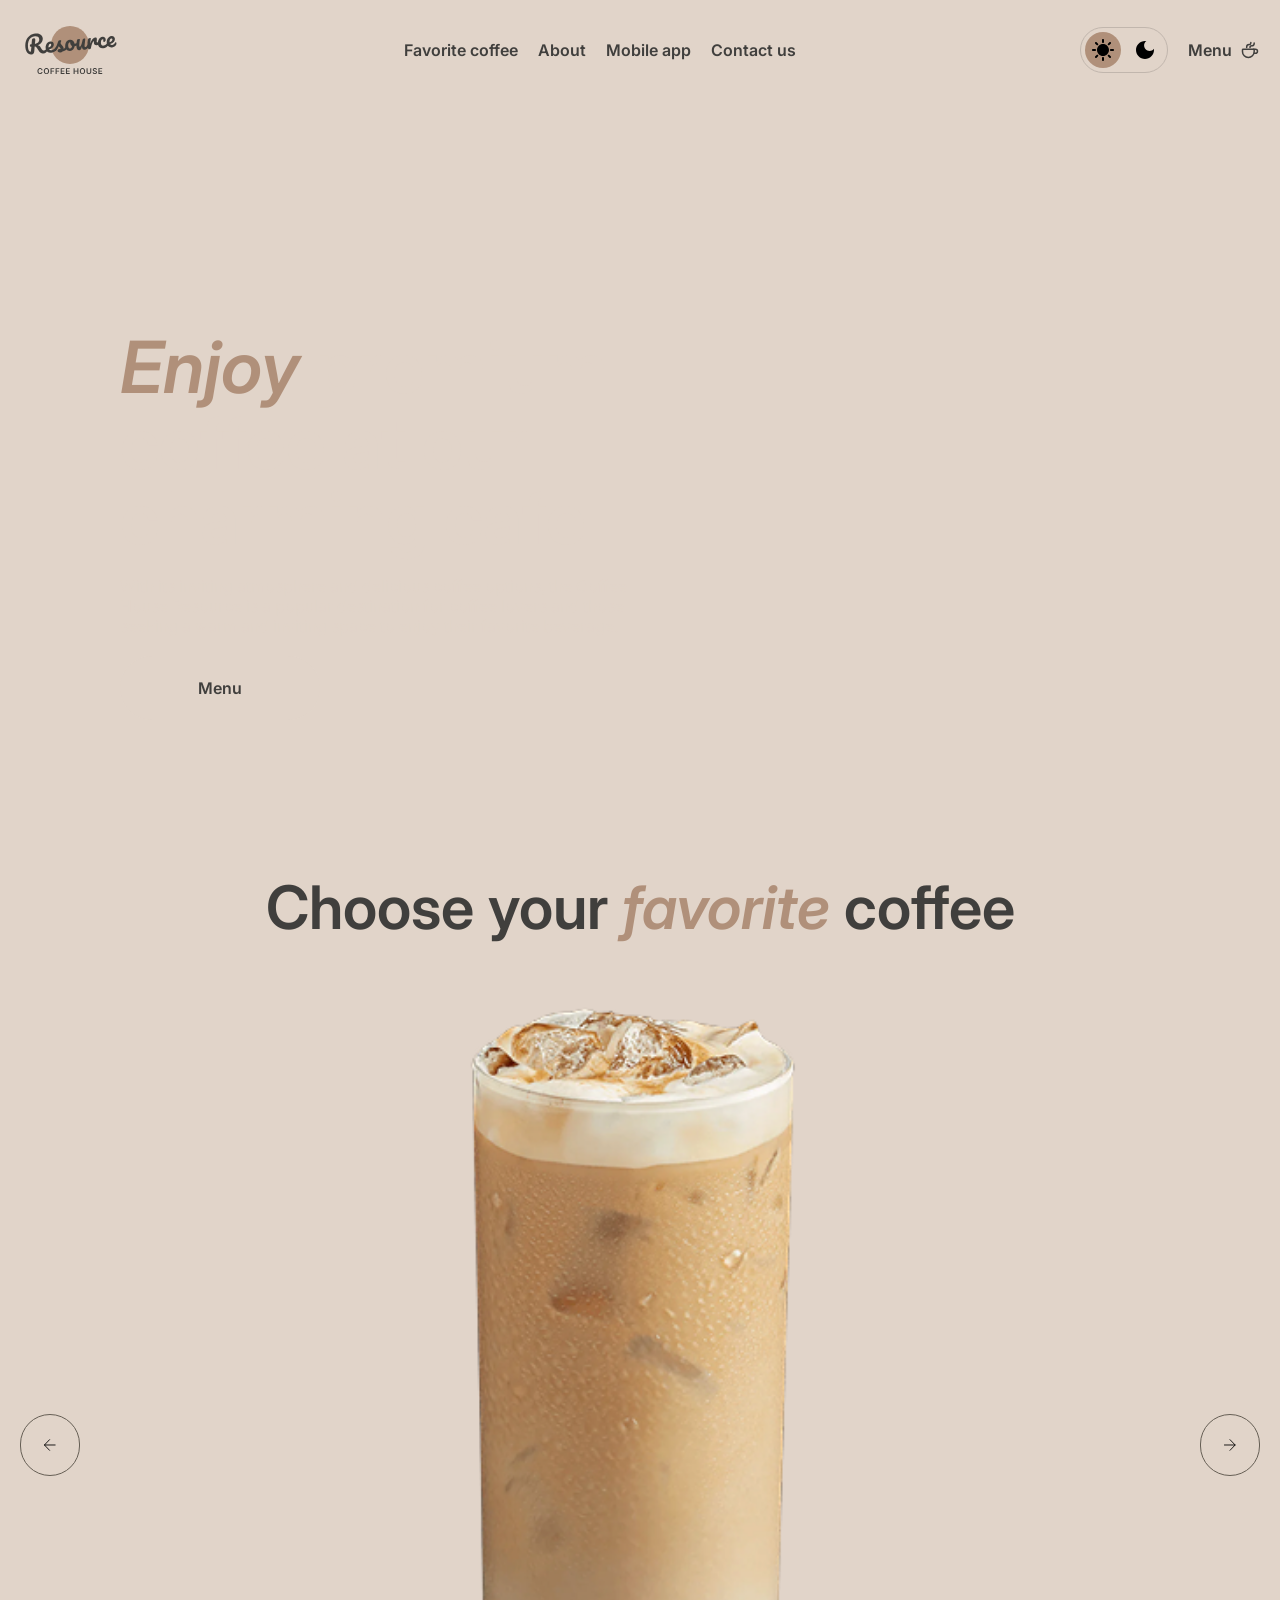
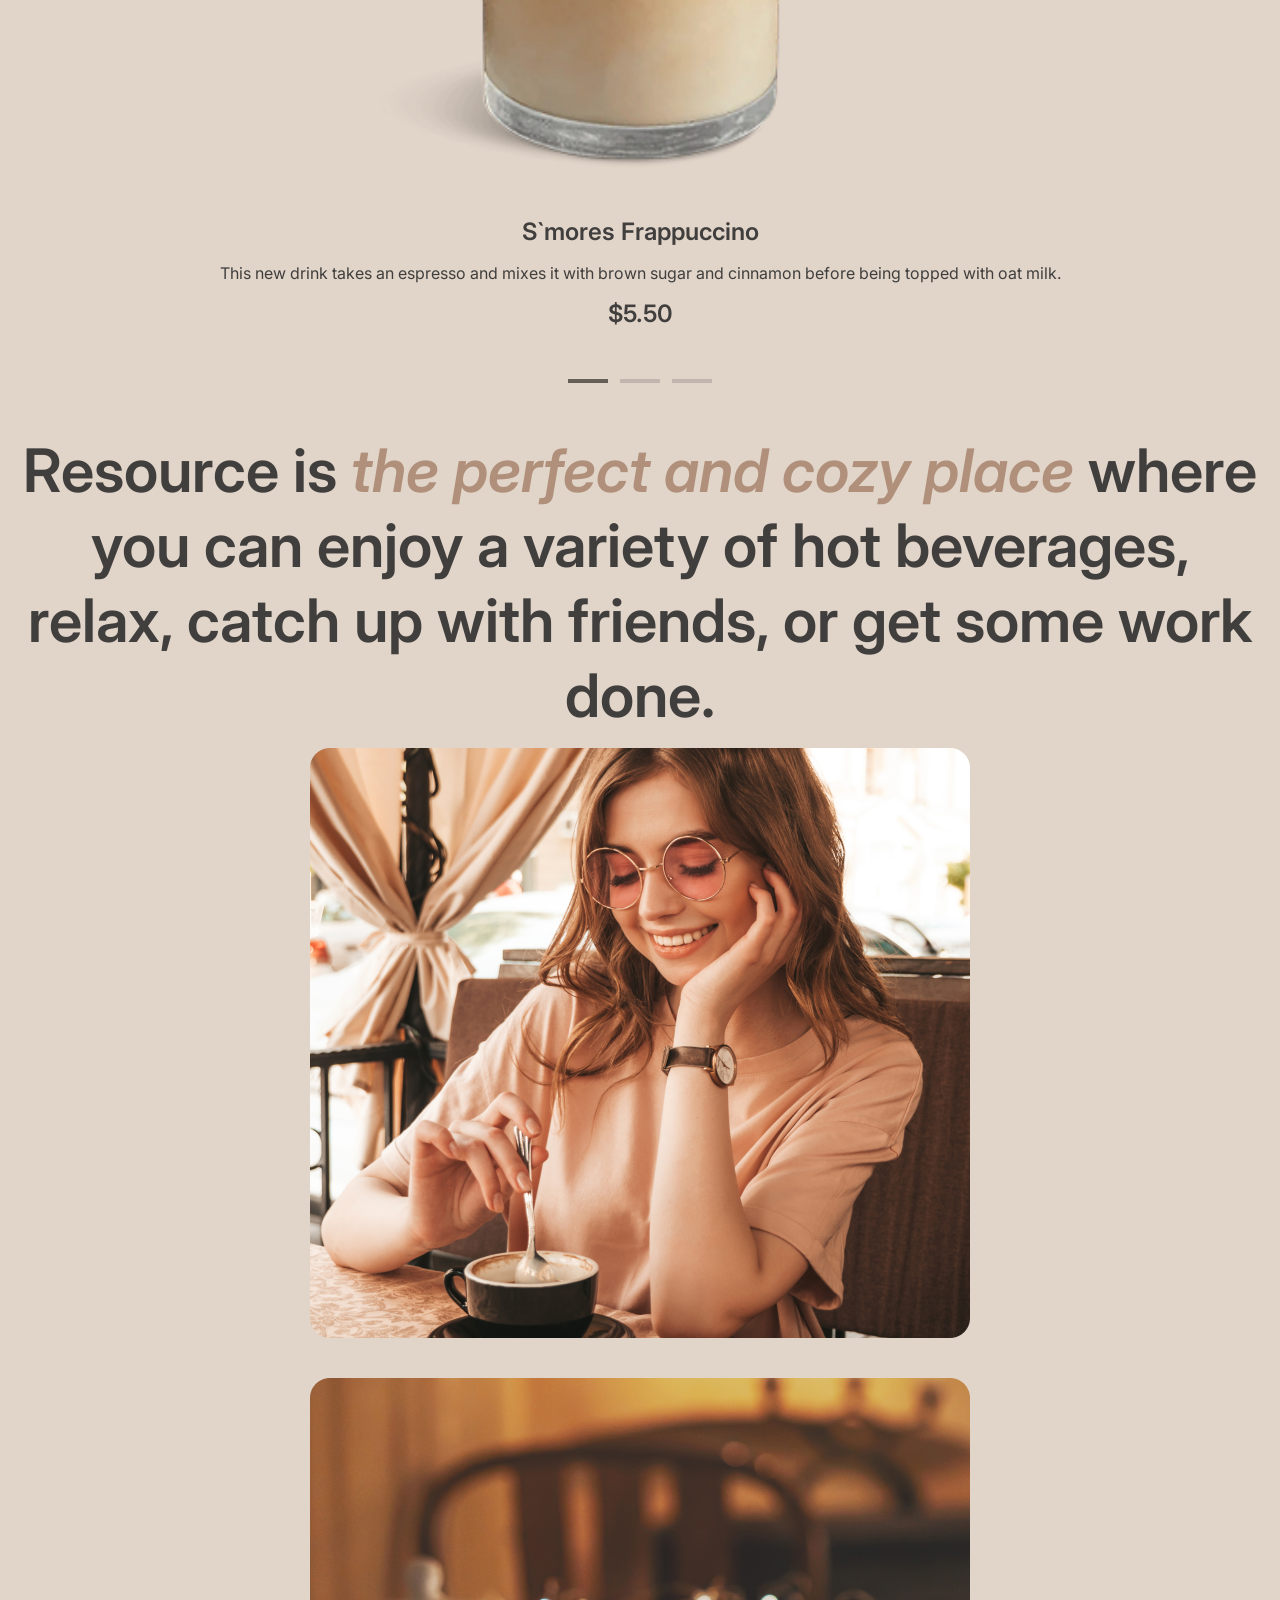
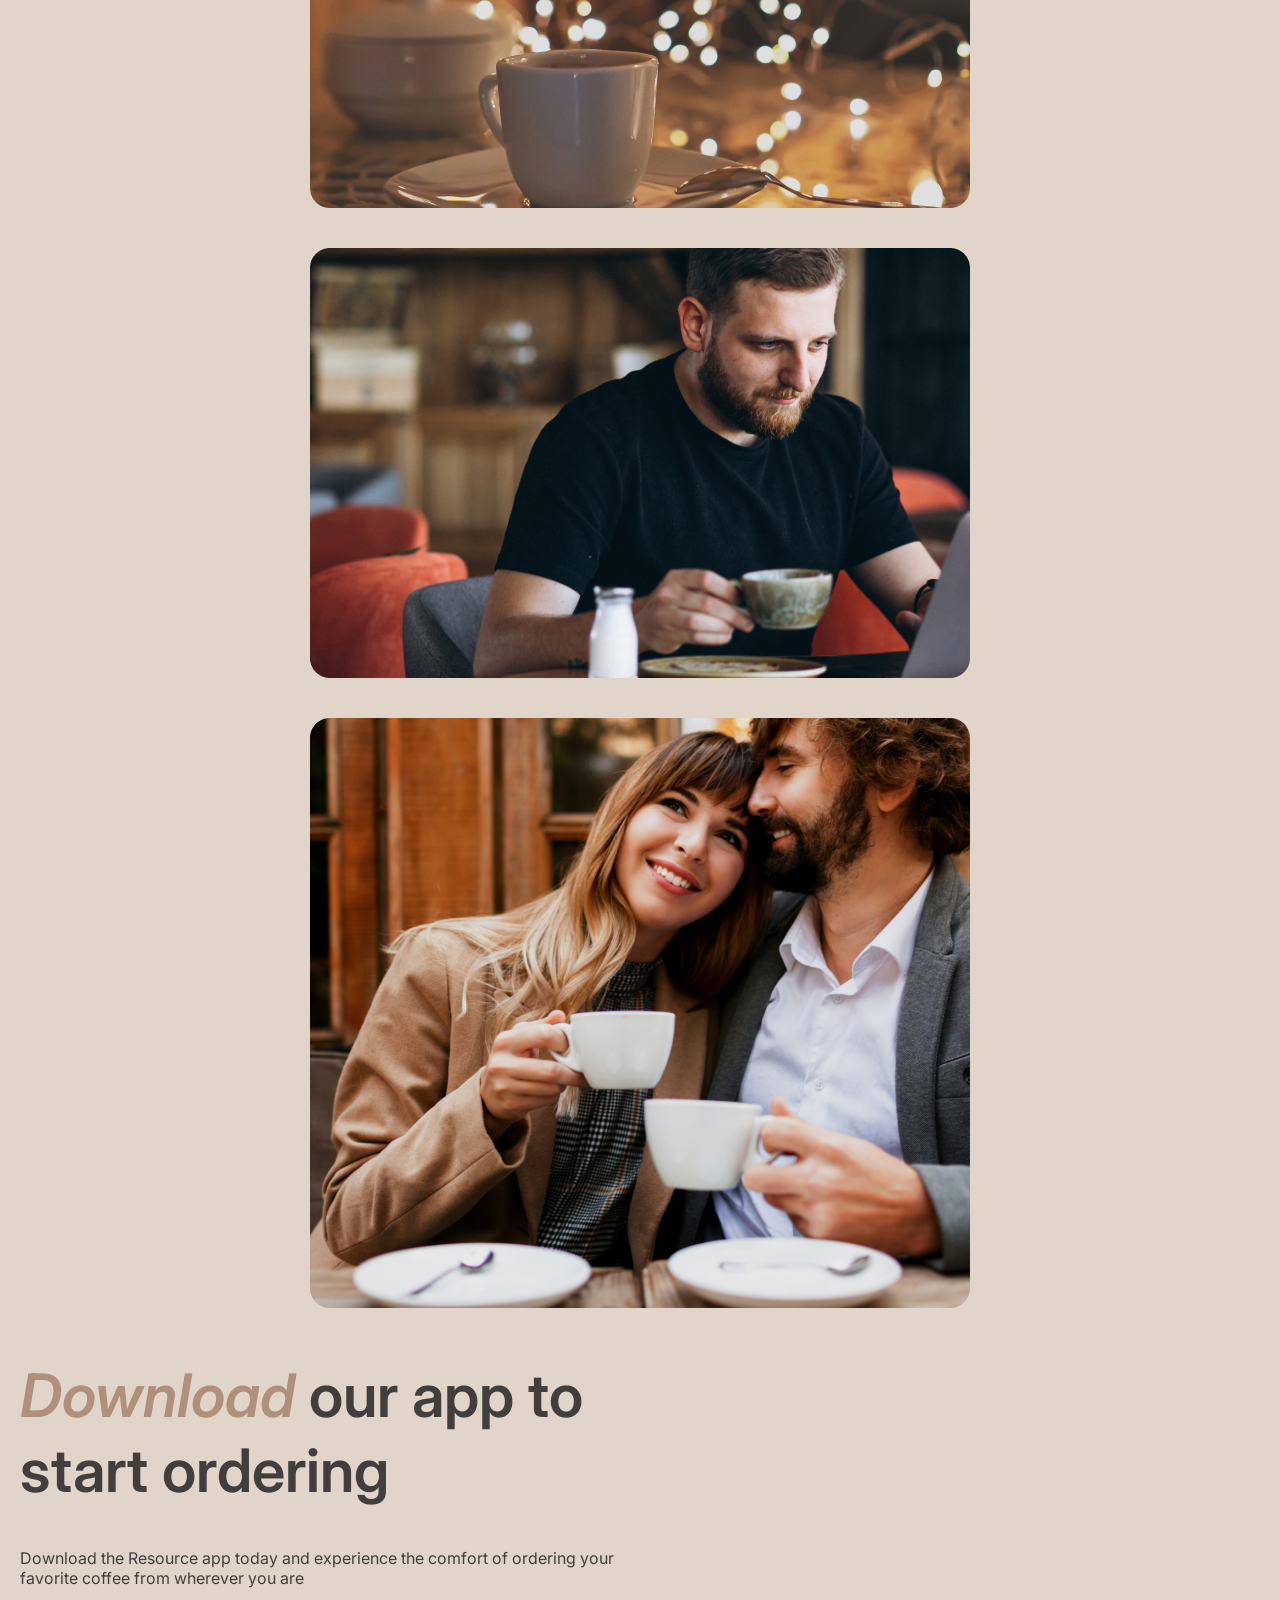
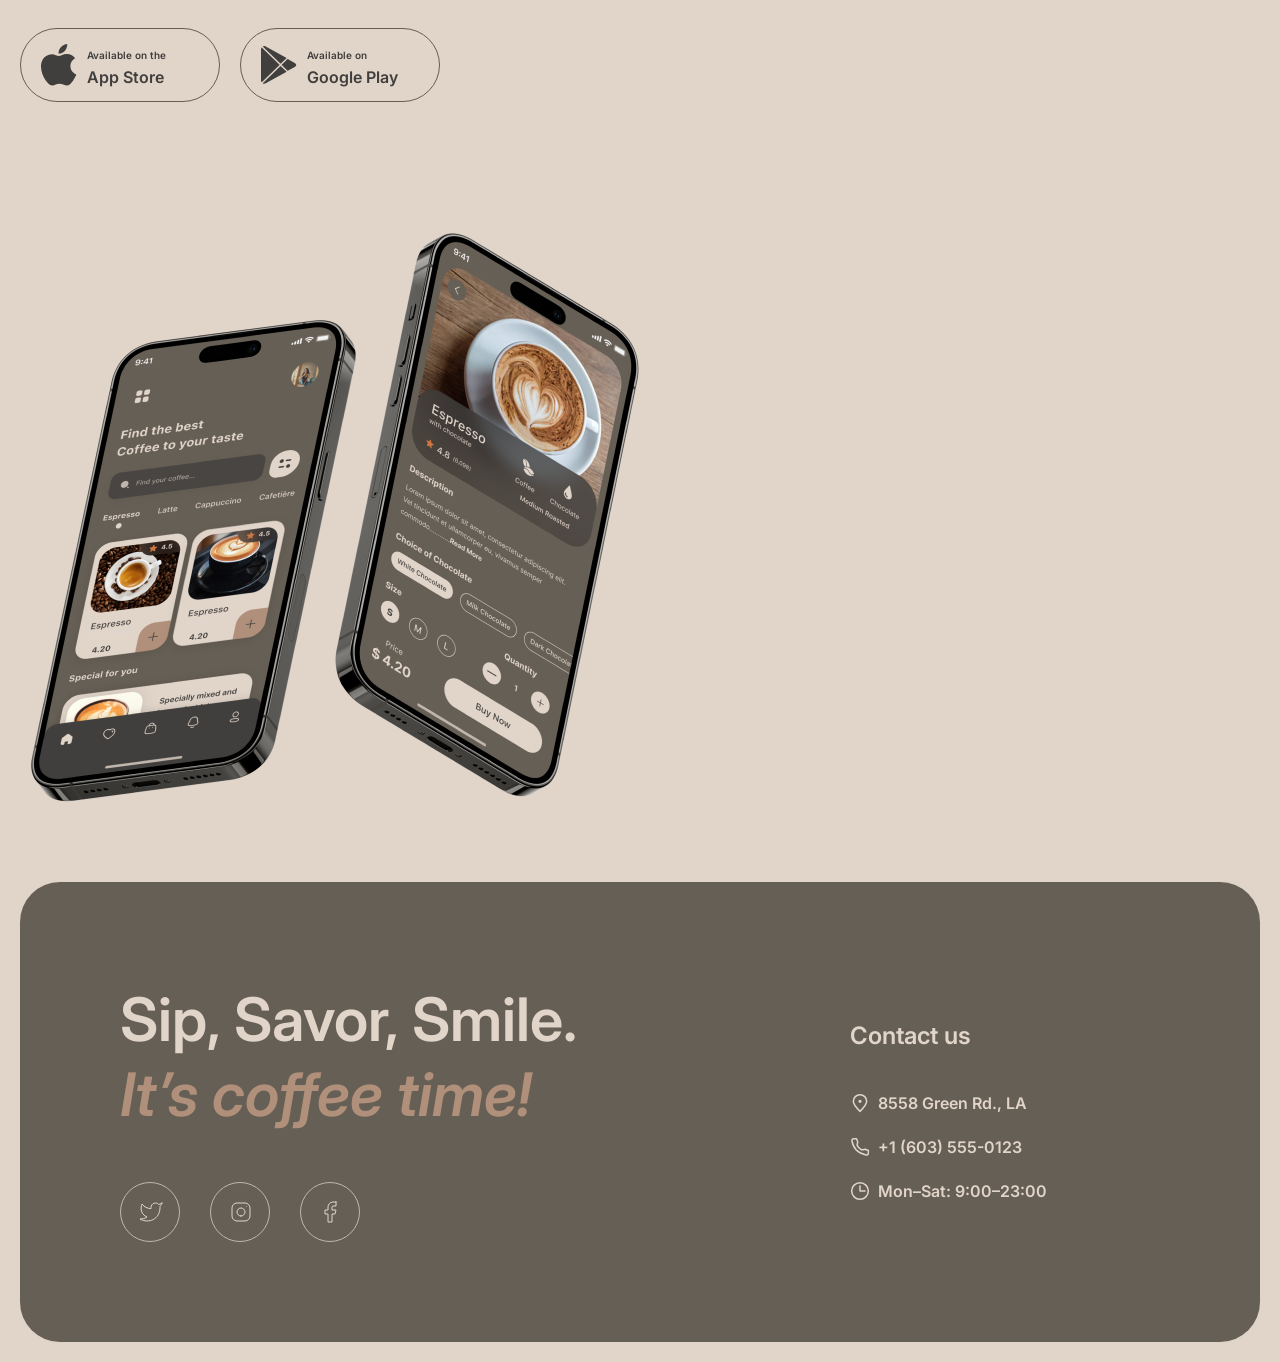
==== index.html @ 895271f6 "init: init project" ====
<!doctype html>
<html lang="en">
  <head>
    <meta charset="UTF-8" />
    <meta name="viewport" content="width=device-width, initial-scale=1.0" />
    <link rel="icon" type="image/svg+xml" href="favicon.svg" />
    <link rel="stylesheet" href="style.css" />
    <link rel="preconnect" href="https://fonts.googleapis.com" />
    <link rel="preconnect" href="https://fonts.gstatic.com" crossorigin />
    <link
      href="https://fonts.googleapis.com/css2?family=Inter:ital,opsz,wght@0,14..32,100..900;1,14..32,100..900&display=swap"
      rel="stylesheet"
    />
    <title>Coffee House</title>
  </head>
  <body>
    <div class="wrapper">
      <header>
        <a class="logo" href="/index.html"></a>
        <nav>
          <ul>
            <li>
              <a class="link nav-link" href="#favorite-coffee"
                >Favorite coffee</a
              >
            </li>
            <li><a class="link nav-link" href="#about">About</a></li>
            <li><a class="link nav-link" href="#mobile-app">Mobile app</a></li>
            <li><a class="link nav-link" href="#contact-us">Contact us</a></li>
          </ul>
        </nav>
        <button id="toggle-theme-btn" class="light-mode-switch">
          <span class="mode-btn light-mode">
            <img
              class="svg light-img"
              src="./assets/icons/sun.svg"
              alt="Light-mode"
            />
          </span>
          <span class="mode-btn dark-mode">
            <img
              class="svg moon-img"
              src="./assets/icons/moon.svg"
              alt="Dark-mode"
            />
          </span>
        </button>
        <div class="menu-item">
          <a class="link menu-link" href="./menu.html">
            <span>Menu</span>
            <img
              class="menu-item-icon"
              src="./assets/icons/coffee-cup.svg"
              alt="Coffe-icon"
            />
          </a>
        </div>
        <button id="burger">
          <img
            class="burger-menu-img"
            src="./assets/icons/burger-menu.svg"
            alt="Burger-menu"
          />
        </button>
      </header>
      <main>
        <section class="hero-section">
          <video class="hero-video" autoplay muted loop width="100">
            <source src="./assets/videos/hero-video.mp4" type="video/mp4" />
          </video>
          <div class="hero-content">
            <h1 class="heading-1">
              <span class="accent">Enjoy</span> premium coffee at our charming
              cafe
            </h1>
            <p>
              With its inviting atmosphere and delicious coffee options, the
              Coffee House Resource is a popular destination for coffee lovers
              and those seeking a warm and inviting space to enjoy their
              favorite beverage.
            </p>
            <a class="link hero-link" href="./menu.html">
              <span>Menu</span>
              <img
                class="menu-item-icon hero-link-icon"
                src="./assets/icons/coffee-cup.svg"
                alt="Coffe-icon"
              />
            </a>
          </div>
        </section>
        <section id="favorite-coffee">
          <h2 class="heading-2">
            Choose your <span class="accent">favorite</span> coffee
          </h2>
          <div class="slider-container">
            <div class="slider">
              <div>
                <button class="button slider-btn">
                  <img
                    class="svg slider-arrow-img"
                    src="./assets/icons/arrow-left.svg"
                    alt="Previous-product"
                  />
                </button>
              </div>
              <div class="slides-container">
                <!-- <div class="slide">
                  <img class="slide-img" src="" alt="Coffee" />
                  <h3 class="heading-3">S`mores Frappuccino</h3>
                  <p>
                    This new drink takes an espresso and mixes it with brown
                    sugar and cinnamon before being topped with oat milk.
                  </p>
                  <h3 class="heading-3">$5.50</h3>
                </div> -->
                <div class="slide active">
                  <img src="./assets/images/coffee-slider-1.png" alt="Coffee" />
                  <h3 class="heading-3">S`mores Frappuccino</h3>
                  <p>
                    This new drink takes an espresso and mixes it with brown
                    sugar and cinnamon before being topped with oat milk.
                  </p>
                  <h3 class="heading-3">$5.50</h3>
                </div>
                <!-- <div class="slide">
                  <img src="" alt="Coffee" />
                  <h3 class="heading-3">Coffe name</h3>
                  <p>Description</p>
                  <h3 class="heading-3">Price</h3>
                </div> -->
              </div>
              <div class="slider-btn-container">
                <button class="button slider-btn">
                  <img
                    class="svg slider-arrow-img"
                    src="./assets/icons/arrow-right.svg"
                    alt="Next-product"
                  />
                </button>
              </div>
            </div>
            <div class="slider-pagination">
              <div class="dash active"></div>
              <div class="dash"></div>
              <div class="dash"></div>
            </div>
          </div>
        </section>
        <section id="about">
          <h2 class="heading-2">
            Resource is <span class="accent">the perfect and cozy place</span>
            where you can enjoy a variety of hot beverages, relax, catch up with
            friends, or get some work done.
          </h2>
          <div class="about-img-container">
            <img
              class="about-img"
              src="./assets/images/box-1.png"
              alt="Satisfied-customer"
            />
            <img
              class="about-img"
              src="./assets/images/box-2.png"
              alt="Busy-client"
            />
            <img
              class="about-img"
              src="./assets/images/box-3.png"
              alt="Evening-atmosphere"
            />
            <img
              class="about-img"
              src="./assets/images/box-4.png"
              alt="A-couple-in-love-with-coffee"
            />
          </div>
        </section>
        <section id="mobile-app" class="download-section">
          <div class="download-content">
            <div class="download-container">
              <h2 class="heading-2">
                <span class="accent">Download</span> our app to start ordering
              </h2>
              <p>
                Download the Resource app today and experience the comfort of
                ordering your favorite coffee from wherever you are
              </p>
              <ul class="download-link-list">
                <li class="download-link-item">
                  <a
                    class="link download-link"
                    href="https://www.apple.com"
                    target="_blank"
                  >
                    <img
                      class="download-link-icon"
                      src="./assets/icons/icon-app-store.svg"
                      alt="App-store-icon"
                    />
                    <div>
                      <span class="caption">Available on the<br /></span>
                      <p>App Store</p>
                    </div>
                  </a>
                </li>
                <li class="download-link-item">
                  <a
                    class="link download-link"
                    href="https://play.google.com"
                    target="_blank"
                  >
                    <img
                      class="download-link-icon"
                      src="./assets/icons/icon-google-play.svg"
                      alt="Google-play-icon"
                    />
                    <div>
                      <span class="caption">Available on<br /></span>
                      <p>Google Play</p>
                    </div>
                  </a>
                </li>
              </ul>
            </div>
            <img
              class="download-img"
              src="./assets/images/mobile-screens.png"
              alt="App-on-mobile"
            />
          </div>
        </section>
      </main>
      <footer id="contact-us">
        <div class="slogan-link-container">
          <div class="slogan">
            <h2 class="heading-2">
              Sip, Savor, Smile.<br />
              <span class="accent">It’s coffee time!</span>
            </h2>
          </div>
          <div>
            <ul class="social-link-list">
              <li class="social-link-item">
                <a class="social-link" href="https://x.com" target="_blank">
                  <img
                    class="svg social-link-img"
                    src="./assets/icons/twitter.svg"
                    alt="Twitter"
                  />
                </a>
              </li>
              <li class="social-link-item">
                <a
                  class="social-link"
                  href="https://www.instagram.com"
                  target="_blank"
                >
                  <img
                    class="svg social-link-img"
                    src="./assets/icons/instagram.svg"
                    alt="Instagram"
                  />
                </a>
              </li>
              <li class="social-link-item">
                <a
                  class="social-link"
                  href="https://www.facebook.com"
                  target="_blank"
                >
                  <img
                    class="svg social-link-img"
                    src="./assets/icons/facebook.svg"
                    alt="Facebook"
                  />
                </a>
              </li>
            </ul>
          </div>
        </div>
        <div class="contacts">
          <h3 class="contacts-header heading-3">Contact us</h3>
          <ul class="contact-list">
            <li class="contact-item">
              <a
                class="link contact-item contact-link"
                href="https://www.google.com/maps"
                target="_blank"
              >
                <img
                  class="svg contact-item-icon"
                  src="./assets/icons/pin-alt.svg"
                  alt="Location"
                />
                <p>8558 Green Rd., LA</p>
              </a>
            </li>
            <li>
              <a class="link contact-item contact-link" href="tel:">
                <img
                  class="svg contact-item-icon"
                  src="./assets/icons/phone.svg"
                  alt="Phone"
                />
                <p>+1 (603) 555-0123</p>
              </a>
            </li>
            <li class="link contact-item">
              <img
                class="svg contact-item-icon"
                src="./assets/icons/clock.svg"
                alt="Clock"
              />
              <p>Mon–Sat: 9:00–23:00</p>
            </li>
          </ul>
        </div>
      </footer>
    </div>
    <!-- <div id="modal">
      <div class="modal-container">
        <div class="modal-content">
          <img src="" alt="Product-image" />
          <div class="modal-product-info">
            <h4>Title</h4>
            <p>Description</p>
            <div class="product-size">
              <p>Size</p>
              <ul>
                <li><input type="radio" name="size" id="ml-200" /></li>
                <li><input type="radio" name="size" id="ml-300" /></li>
                <li><input type="radio" name="size" id="ml-400" /></li>
              </ul>
            </div>
            <div class="product-addictives">
              <p>Size</p>
              <ul>
                <li><input type="radio" name="addictives" id="sugar" /></li>
                <li><input type="radio" name="addictives" id="cinnamon" /></li>
                <li><input type="radio" name="addictives" id="syrup" /></li>
              </ul>
            </div>
            <div class="total-price-container">
              <h4>Total:</h4>
              <h4>Price</h4>
            </div>
            <hr />
            <p>The cost is not final</p>
            <button>Close</button>
          </div>
        </div>
      </div>
    </div> -->
    <script src="script.js"></script>
  </body>
</html>
---- style.css ----
/* VARIABLES */

:root {
  --logo-url: url('assets/icons/logo.svg');

  --text-primary-color: #403f3d;
  --text-inverse-color: #e1d4c9;
  --text-accent-color: #b0907a;

  --background-page-color: #e1d4c9;
  --background-container-color: #665f55;
  --background-overlay-color: #403f3d;

  --border-primary-color: #c1b6ad;
  --border-inverse-color: #665f55;
}

/* SMOOTH SCROLL */

html {
  scroll-behavior: smooth;
}

html.dark {
  --logo-url: url('assets/icons/logo-dark.svg');

  --text-primary-color: #e1d4c9;
  --text-inverse-color: #e1d4c9;
  --text-accent-color: #b0907a;

  --background-page-color: #292826;
  --background-container-color: #403f3d;
  --background-overlay-color: #292826;

  --border-primary-color: #665f55;
  --border-inverse-color: #c1b6ad;
}

/* TEMPORARY */

.svg {
  filter: brightness(0);
}

html.dark .svg {
  filter: brightness(0) saturate(100%) invert(97%) sepia(9%) saturate(727%)
    hue-rotate(310deg) brightness(89%) contrast(98%);
}

/* RESET */

* {
  margin: 0;
  padding: 0;
  box-sizing: border-box;
}

a {
  color: inherit;
  text-decoration: none;
}

ul {
  list-style: none;
}

img {
  width: 100%;
  display: block;
}

/* TYPOGRAPHY */

.heading-1 {
  font-size: 72px;
  font-weight: 600;
  line-height: 105%;
}

.heading-1 .accent,
.heading-2 .accent {
  color: var(--text-accent-color);
  font-style: italic;
}

.heading-2 {
  font-size: 60px;
  font-weight: 600;
  line-height: 125%;
}

.heading-3 {
  font-size: 24px;
  font-weight: 600;
  line-height: 125%;
}

.medium {
  font-size: 16px;
  font-weight: 400;
  line-height: 150%;
}

.caption {
  font-size: 10px;
  font-weight: 600;
  line-height: 140%;
}

.link,
.button {
  font-size: 16px;
  font-weight: 600;
  line-height: 150%;
}

.burger-link {
  font-size: 32px;
  font-weight: 600;
  line-height: 125%;
}

/* STYLES */

body {
  color: var(--text-primary-color);
  border-color: var(--border-primary-color);
  background-color: var(--background-page-color);
  font-family: 'Inter', sans-serif;
}

.wrapper {
  margin: 0 auto;
  max-width: 1440px;
  padding: 20px;
}

header {
  margin-bottom: 20px;
  display: flex;
  justify-content: space-around;
  align-items: center;
  gap: 20px;
  flex-wrap: wrap;
}

.logo {
  display: block;
  max-width: 100px;
  min-width: 100px;
  min-height: 60px;
  background-image: var(--logo-url);
}

nav {
  flex-grow: 1;
}

nav > ul {
  display: flex;
  justify-content: center;
  gap: 20px;
}

.light-mode-switch {
  max-width: 88px;
  width: 100%;
  padding: 4px;
  display: flex;
  justify-content: space-between;
  align-items: center;
  border: 1px solid var(--border-primary-color);
  background-color: inherit;
  border-radius: 100px;
}

.light-mode-switch:hover {
  cursor: pointer;
}

html.dark .light-mode-switch .light-mode {
  background-color: inherit;
}

html.dark .light-mode-switch .dark-mode {
  background-color: var(--text-accent-color);
}

html.dark .light-mode-switch:hover .light-mode {
  background-color: var(--background-container-color);
}

html.dark .light-mode-switch img {
  filter: brightness(0) saturate(100%) invert(93%) sepia(15%) saturate(261%)
    hue-rotate(332deg) brightness(93%) contrast(89%);
}

.mode-btn {
  width: 36px;
  height: 36px;
  padding: 1px;
  background-color: var(--text-accent-color);
  border-radius: 100px;
  display: flex;
  justify-content: center;
  align-items: center;
}

.mode-btn:hover {
  cursor: pointer;
}

.dark-mode {
  background-color: inherit;
}

.light-mode-switch:hover > .dark-mode {
  cursor: pointer;
  background-color: var(--background-container-color);
}

.light-mode-switch:hover > .dark-mode > .moon-img {
  filter: brightness(0) saturate(100%) invert(95%) sepia(9%) saturate(575%)
    hue-rotate(322deg) brightness(98%) contrast(80%);
}

.moon-img {
  width: 18px;
  height: 18px;
}

.light-img {
  width: 22px;
  height: 22px;
}

.menu-item,
.nav-link {
  padding: 8px 0px;
}

.menu-link {
  display: flex;
  align-items: center;
  gap: 8px;
}

.menu-item:hover,
.contact-link:hover,
.nav-link:hover {
  position: relative;
}

.menu-item:hover::after,
.contact-link:hover::after,
.nav-link:hover::after {
  content: '';
  cursor: cell;
  position: absolute;
  left: 0;
  bottom: -4px;
  width: 100%;
  height: 2px;
  background-color: var(--text-primary-color);
}

.contact-link:hover::after {
  background-color: var(--text-inverse-color);
}

.menu-item-icon {
  filter: brightness(0) saturate(100%) invert(22%) sepia(5%) saturate(338%)
    hue-rotate(2deg) brightness(96%) contrast(87%);
  width: 20px;
  height: 20px;
}

html.dark .menu-item-icon {
  filter: brightness(0) saturate(100%) invert(97%) sepia(9%) saturate(727%)
    hue-rotate(310deg) brightness(89%) contrast(98%);
}

.menu-item-active {
  padding: 8px 0px;
  position: relative;
}

.menu-item-active::after {
  content: '';
  position: absolute;
  left: 0;
  bottom: 0;
  width: 100%;
  height: 2px;
  background-color: var(--background-overlay-color);
}

#burger {
  display: none;
}

.hero-section {
  position: relative;
  color: var(--text-inverse-color);
  min-height: 80svh;
  display: flex;
  overflow: hidden;
  justify-content: center;
  align-items: center;
  border-radius: 40px;
}

.hero-video {
  position: absolute;
  min-width: 100%;
  min-height: 100%;
  object-fit: cover;
  z-index: 1;
}

.hero-content {
  position: absolute;
  left: 100px;
  bottom: 100px;
  z-index: 2;
  max-width: 530px;
  width: 100%;
  display: flex;
  flex-direction: column;
  gap: 20px;
}

.hero-link {
  padding: 20px 78px;
  max-width: 200px;
  width: 100%;
  color: var(--text-primary-color);
  background-color: var(--background-page-color);
  border-radius: 100px;
  display: flex;
  align-items: center;
  gap: 8px;
}

.hero-link-icon {
  display: none;
}

.hero-link:hover > .hero-link-icon {
  display: block;
}

section > h2 {
  text-align: center;
  margin-bottom: 15px;
}

section {
  margin-bottom: 50px;
}

.slider-container {
  display: flex;
  align-items: center;
  flex-direction: column;
  flex-grow: 1;
  gap: 40px;
}

.slider {
  margin-bottom: 10px;
  width: 100%;
  display: flex;
  justify-content: space-between;
  align-items: center;
}

.slides-container {
  width: 100%;
  display: flex;
  justify-content: center;
}

.slide {
  display: none;
}

.slide.active {
  display: flex;
  flex-direction: column;
  align-items: center;
  gap: 16px;
}

.slider-btn {
  max-width: 60px;
  width: 100%;
  min-height: 60px;
  height: 100%;
  padding: 24px;
  border-radius: 100px;
  color: var(--background-container-color);
  background-color: inherit;
  border: 1px solid var(--background-container-color);
  display: flex;
  justify-content: center;
  align-items: center;
}

.slider-btn:hover,
.download-link:hover,
#burger:hover {
  cursor: pointer;
  color: var(--text-inverse-color);
  background-color: var(--background-container-color);
}

.slider-btn:hover > .slider-arrow-img,
.download-link:hover > .download-link-icon,
#burger:hover > .burger-menu-img {
  filter: brightness(0) saturate(100%) invert(99%) sepia(80%) saturate(688%)
    hue-rotate(298deg) brightness(105%) contrast(76%);
}

.slider-arrow-img {
  width: 12.5px;
  height: 12px;
}

.slide-img {
  max-width: 480px;
  width: 100%;
}

.slider-pagination {
  display: flex;
  gap: 12px;
}

.dash {
  width: 40px;
  height: 4px;
  background-color: var(--border-primary-color);
}

.dash.active {
  background-color: var(--background-container-color);
}

.dash:hover {
  cursor: pointer;
  background-color: var(--background-container-color);
}

html.dark .dash {
  width: 40px;
  height: 4px;
  background-color: var(--border-primary-color);
}

html.dark .dash.active {
  background-color: var(--border-inverse-color);
}

html.dark .dash:hover {
  cursor: pointer;
  background-color: var(--border-inverse-color);
}

.about-img-container {
  display: flex;
  justify-content: center;
  flex-wrap: wrap;
  gap: 40px;
}

.about-img {
  max-width: 660px;
  width: 100%;
  align-self: flex-start;
}

.download-section {
  display: flex;
  justify-content: space-between;
  align-items: center;
}

.download-content {
  display: flex;
  justify-content: space-between;
  align-items: center;
  gap: 100px;
  flex-wrap: wrap;
}

.download-container {
  max-width: 630px;
  width: 100%;
  display: flex;
  flex-direction: column;
  flex-grow: 1;
  gap: 40px;
}

.download-link-list {
  display: flex;
  gap: 20px;
}

.download-link-item {
  max-width: 200px;
  width: 100%;
  border: 1px solid var(--border-inverse-color);
  border-radius: 100px;
}

.download-link {
  padding: 12px 20px;
  width: 100%;
  height: 100%;
  display: flex;
  gap: 10px;
  align-items: center;
  border-radius: 100px;
}

.download-link-icon {
  width: 36px;
  min-height: 36px;
}

html.dark .download-link-icon {
  filter: brightness(0) saturate(100%) invert(97%) sepia(9%) saturate(727%)
    hue-rotate(310deg) brightness(89%) contrast(98%);
}

.download-img {
  max-width: 630px;
  width: 100%;
}

footer {
  padding: 100px;
  display: flex;
  align-items: center;
  gap: 100px;
  flex-wrap: wrap;
  color: var(--text-inverse-color);
  background-color: var(--background-container-color);
  border-radius: 40px;
}

.slogan-link-container {
  max-width: 630px;
  width: 100%;
}

.slogan {
  margin-bottom: 50px;
}

.social-link-list {
  display: flex;
  flex-wrap: wrap;
  gap: 30px;
}

.social-link-item {
  max-width: 60px;
  width: 100%;
  max-height: 60px;
  min-height: 60px;
  border: 1px solid var(--border-primary-color);
  border-radius: 100px;
  display: flex;
  justify-content: center;
  align-items: center;
}

.social-link {
  width: 100%;
  padding: 18px;
  border-radius: 100px;
}

.social-link:hover {
  color: var(--text-primary-color);
  background-color: var(--background-page-color);
}

.social-link:hover > .social-link-img {
  filter: brightness(0) saturate(100%) invert(21%) sepia(1%) saturate(1422%)
    hue-rotate(2deg) brightness(94%) contrast(84%);
}

html.dark .social-link:hover > .social-link-img {
  filter: brightness(0) saturate(100%) invert(96%) sepia(98%) saturate(240%)
    hue-rotate(302deg) brightness(91%) contrast(94%);
}

.social-link-img {
  width: 24px;
  min-height: 24px;
  filter: brightness(0) saturate(100%) invert(90%) sepia(10%) saturate(290%)
    hue-rotate(346deg) brightness(99%) contrast(83%);
}

.contacts-header {
  margin-bottom: 40px;
}

.contact-list {
  display: flex;
  flex-direction: column;
  gap: 20px;
}

.contact-item {
  display: flex;
  justify-content: flex-start;
  align-items: center;
  gap: 8px;
}

.contact-item-icon {
  width: 20px;
  min-height: 20px;
  filter: brightness(0) saturate(100%) invert(90%) sepia(10%) saturate(290%)
    hue-rotate(346deg) brightness(99%) contrast(83%);
}

/* MENU */

.products-list {
  display: flex;
  gap: 40px;
  flex-wrap: wrap;
}

.product-card {
  max-width: 310px;
  width: 100%;
  min-height: 100%;
  display: flex;
  flex-direction: column;
  border: 1px solid var(--border-primary-color);
  border-radius: 40px;
}

.tabs-list {
  display: flex;
  justify-content: center;
  align-items: center;
  gap: 16px;
  margin-bottom: 40px;
}

/* MODAL */

#modal {
  display: none;
}

.modal-content {
  display: flex;
  justify-content: center;
  gap: 20px;
}

.modal-product-info {
  display: flex;
  flex-direction: column;
  gap: 20px;
}

.menu-header {
  text-align: center;
  margin-bottom: 40px;
}

.menu-tab-icon {
  width: 16px;
  height: 16px;
}

.menu-tab-btn,
.menu-more-products-btn {
  padding: 8px 16px 8px 8px;
  display: flex;
  align-items: center;
  gap: 8px;
  border: 1px solid var(--border-primary-color);
  border-radius: 100px;
  color: var(--text-primary-color);
  background-color: inherit;
}

.menu-more-products-btn {
  margin: 30px auto;
  padding: 8px 16px;
}

.menu-tab-icon-wrapper {
  padding: 7px;
  background-color: var(--border-primary-color);
  border-radius: 100px;
}

.menu-tab-btn:hover,
.menu-tab-btn.active,
.product-card:hover,
.menu-more-products-btn:hover {
  cursor: pointer;
  color: var(--text-inverse-color);
  background-color: var(--background-container-color);
}

.menu-tab-btn:hover > .menu-tab-icon-wrapper,
.menu-tab-btn.active > .menu-tab-icon-wrapper {
  background-color: var(--background-page-color);
}

.product-img {
  max-width: 310px;
  width: 100%;
  border-radius: 40px;
}

.product-info {
  position: relative;
  height: 100%;
  padding: 20px 20px 40px;
}

.product-title,
.product-description {
  margin-bottom: 12px;
}

.product-price {
  position: absolute;
  left: 20px;
  bottom: 20px;
}

/* MEDIA QUERY */

@media (max-width: 768px) {
  .heading-1 {
    font-size: 42px;
    font-weight: 600;
    line-height: 115%;
  }

  .heading-1 .accent,
  .heading-2 .accent {
    font-style: italic;
  }

  .heading-2 {
    font-size: 32px;
    font-weight: 600;
    line-height: 125%;
  }
  header {
    flex-wrap: nowrap;
  }

  .nav-link,
  .menu-item {
    display: none;
  }

  #burger {
    display: flex;
    align-items: center;
    justify-content: center;
    max-width: 44px;
    min-width: 44px;
    min-height: 44px;
    border: 1px solid var(--border-inverse-color);
    border-radius: 100px;
    background-color: inherit;
  }

  .burger-menu-img {
    width: 16px;
    filter: brightness(0) saturate(100%) invert(21%) sepia(6%) saturate(269%)
      hue-rotate(2deg) brightness(97%) contrast(85%);
  }

  html.dark .burger-menu-img {
    filter: brightness(0) saturate(100%) invert(93%) sepia(15%) saturate(261%)
      hue-rotate(332deg) brightness(93%) contrast(89%);
  }

  .hero-content {
    max-width: 300px;
    bottom: 20px;
    left: 30px;
  }

  .products-list {
    justify-content: center;
  }

  .slider-btn {
    display: none;
  }

  .download-content {
    justify-content: center;
  }

  footer {
    padding: 100px 60px;
  }
}
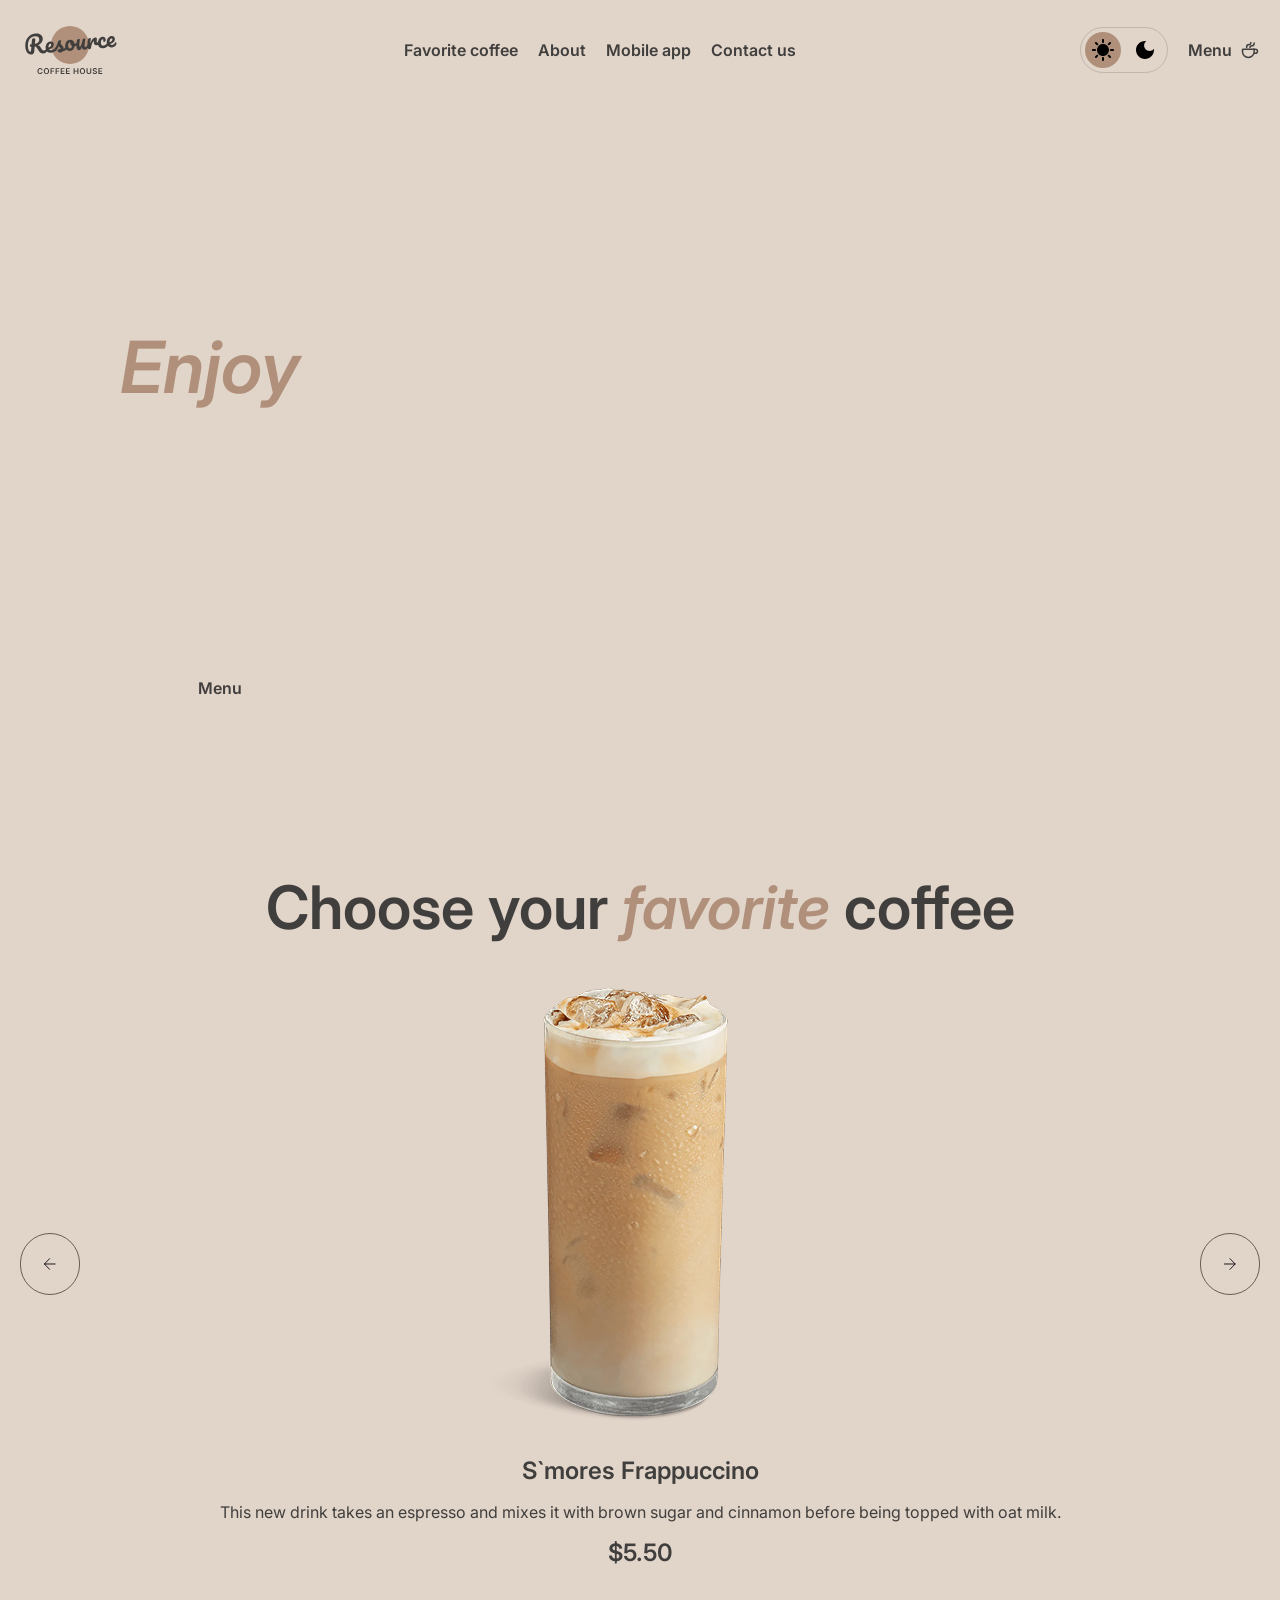
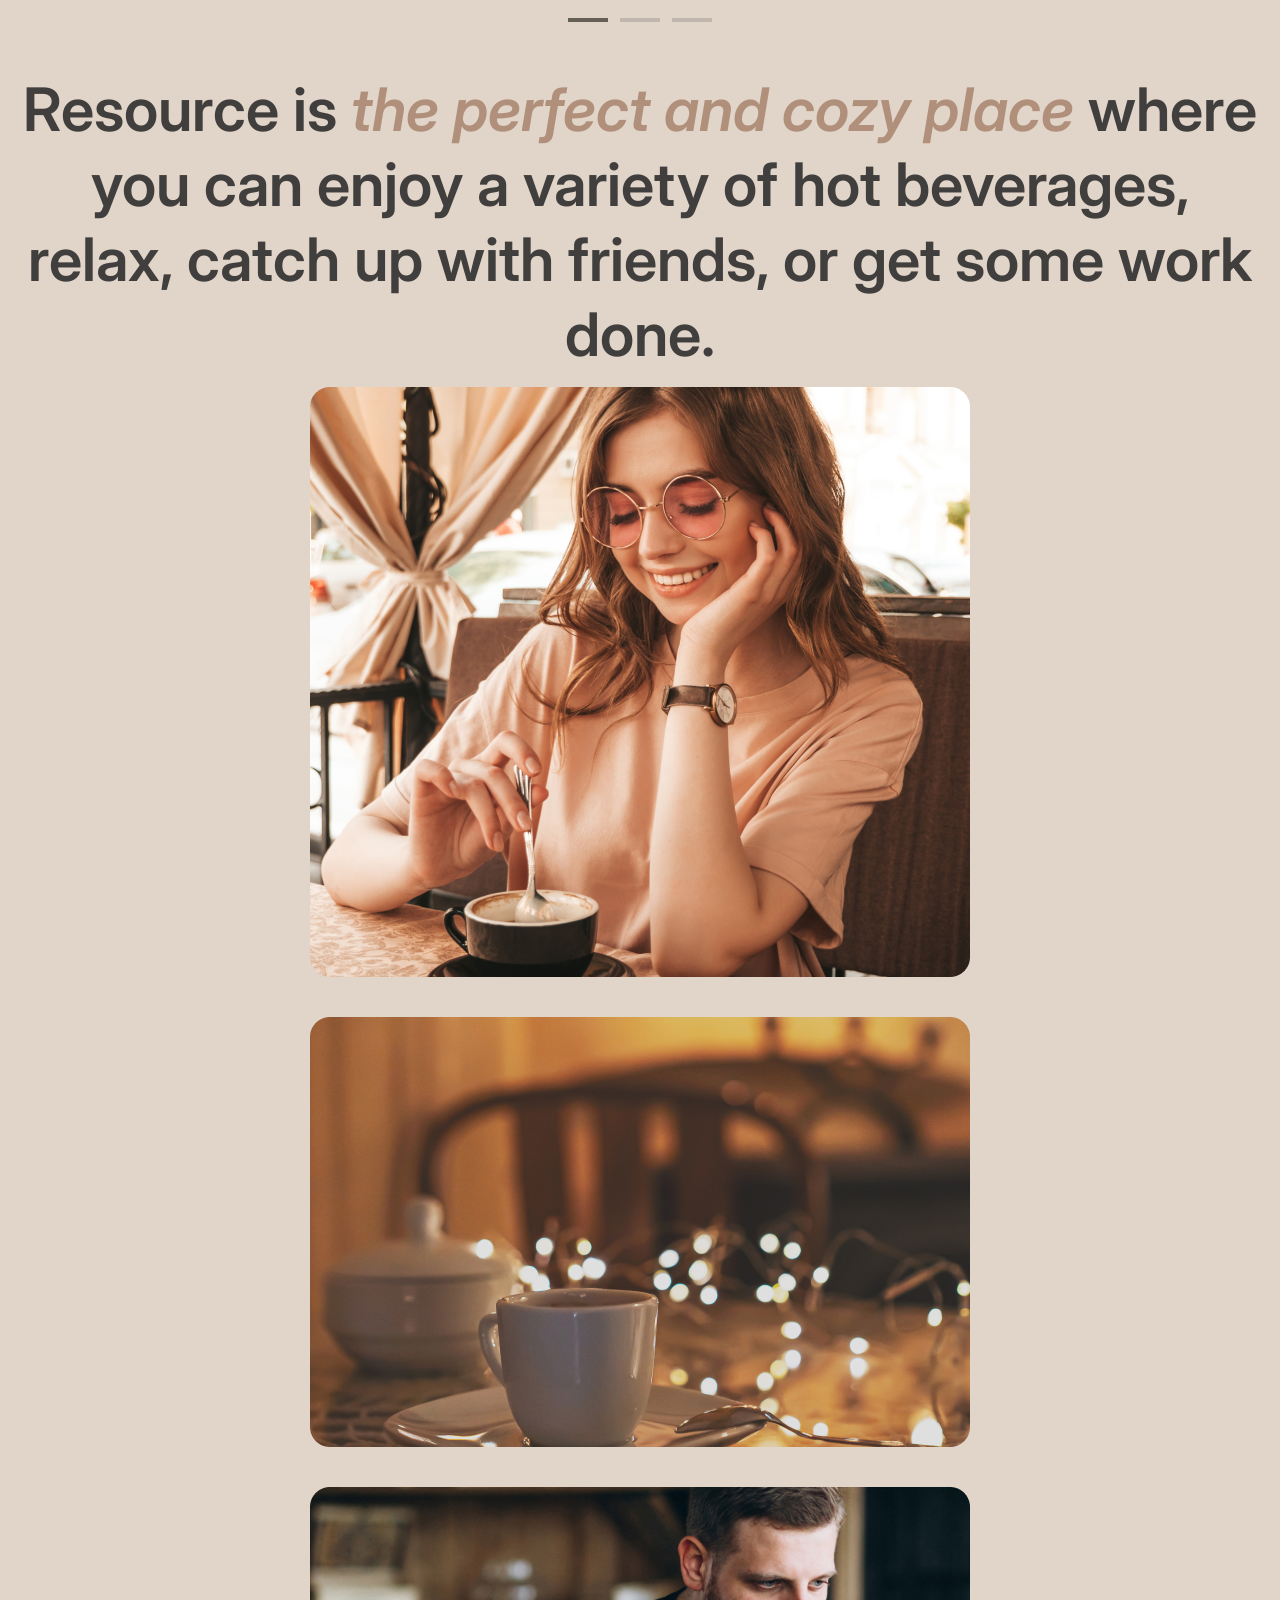
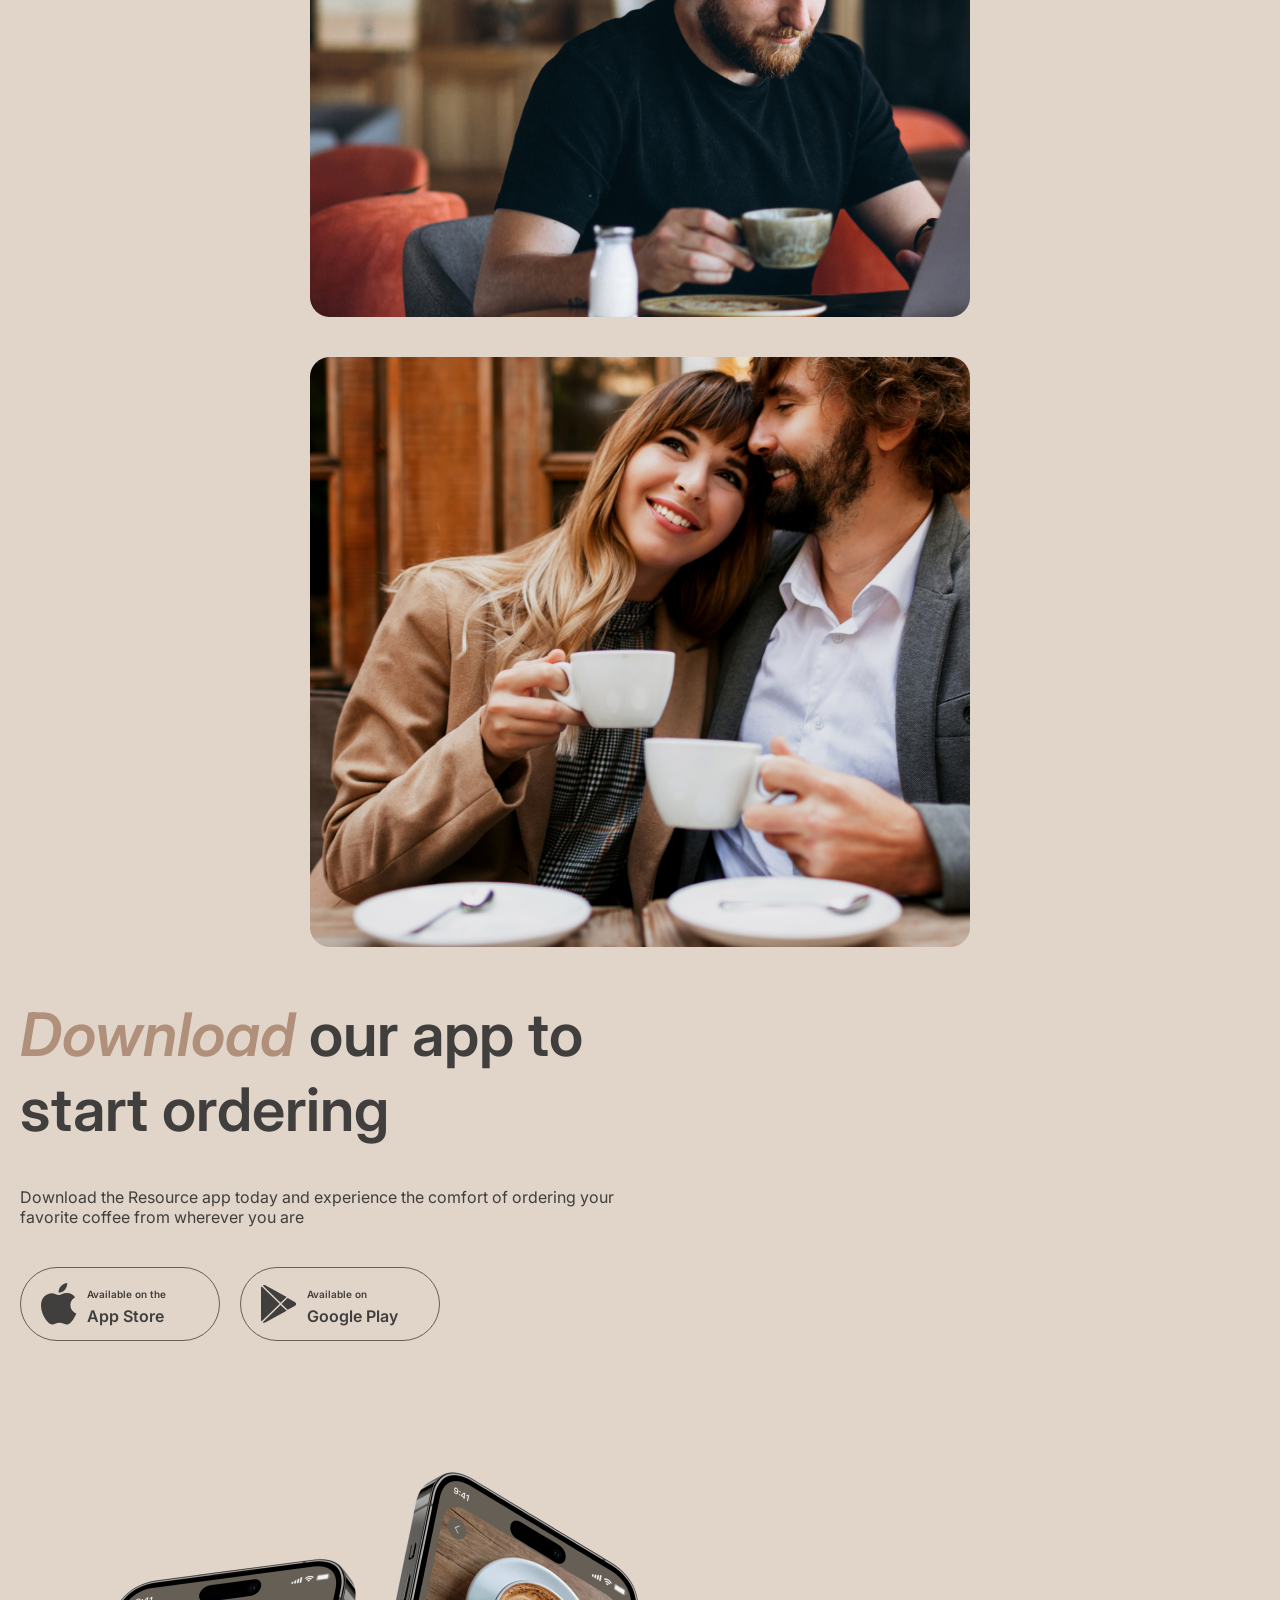
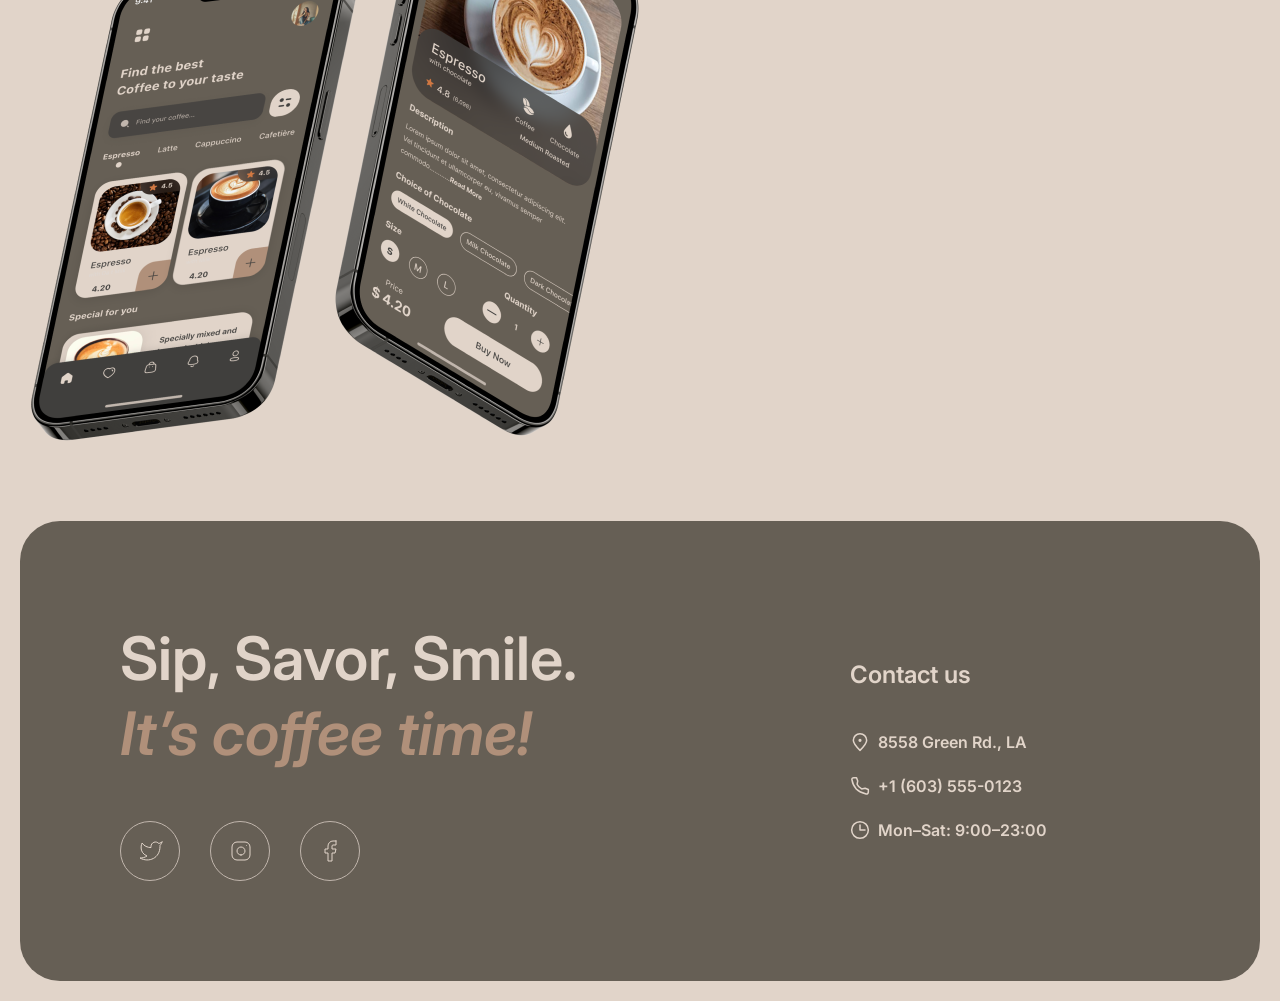
==== commit 7855acae: "feat: add interactive burger-menu and slider" ====
--- a/index.html
+++ b/index.html
@@ -16,52 +16,86 @@
   <body>
     <div class="wrapper">
       <header>
-        <a class="logo" href="/index.html"></a>
-        <nav>
-          <ul>
-            <li>
-              <a class="link nav-link" href="#favorite-coffee"
-                >Favorite coffee</a
-              >
-            </li>
-            <li><a class="link nav-link" href="#about">About</a></li>
-            <li><a class="link nav-link" href="#mobile-app">Mobile app</a></li>
-            <li><a class="link nav-link" href="#contact-us">Contact us</a></li>
-          </ul>
-        </nav>
-        <button id="toggle-theme-btn" class="light-mode-switch">
-          <span class="mode-btn light-mode">
-            <img
-              class="svg light-img"
-              src="./assets/icons/sun.svg"
-              alt="Light-mode"
-            />
-          </span>
-          <span class="mode-btn dark-mode">
-            <img
-              class="svg moon-img"
-              src="./assets/icons/moon.svg"
-              alt="Dark-mode"
-            />
-          </span>
-        </button>
-        <div class="menu-item">
-          <a class="link menu-link" href="./menu.html">
-            <span>Menu</span>
-            <img
-              class="menu-item-icon"
-              src="./assets/icons/coffee-cup.svg"
-              alt="Coffe-icon"
-            />
-          </a>
-        </div>
-        <button id="burger">
-          <img
-            class="burger-menu-img"
-            src="./assets/icons/burger-menu.svg"
-            alt="Burger-menu"
-          />
-        </button>
+        <div class="header-wrapper">
+          <a class="logo" href="./index.html"></a>
+          <nav>
+            <ul>
+              <li>
+                <a class="link nav-link" href="#favorite-coffee"
+                  >Favorite coffee</a
+                >
+              </li>
+              <li><a class="link nav-link" href="#about">About</a></li>
+              <li>
+                <a class="link nav-link" href="#mobile-app">Mobile app</a>
+              </li>
+              <li>
+                <a class="link nav-link" href="#contact-us">Contact us</a>
+              </li>
+            </ul>
+          </nav>
+          <button id="toggle-theme-btn" class="light-mode-switch">
+            <span class="mode-btn light-mode">
+              <img
+                class="svg light-img"
+                src="./assets/icons/sun.svg"
+                alt="Light-mode"
+              />
+            </span>
+            <span class="mode-btn dark-mode">
+              <img
+                class="svg moon-img"
+                src="./assets/icons/moon.svg"
+                alt="Dark-mode"
+              />
+            </span>
+          </button>
+          <div class="menu-item">
+            <a class="link menu-link" href="./menu.html">
+              <span>Menu</span>
+              <img
+                class="menu-item-icon"
+                src="./assets/icons/coffee-cup.svg"
+                alt="Coffe-icon"
+              />
+            </a>
+          </div>
+          <button id="burger-btn">
+            <img
+              class="svg burger-menu-img"
+              src="./assets/icons/burger-menu.svg"
+              alt="Burger-menu"
+            />
+          </button>
+        </div>
+        <div class="burger-menu inactive">
+          <nav>
+            <ul>
+              <li>
+                <a class="link nav-link" href="#favorite-coffee"
+                  >Favorite coffee</a
+                >
+              </li>
+              <li><a class="link nav-link" href="#about">About</a></li>
+              <li>
+                <a class="link nav-link" href="#mobile-app">Mobile app</a>
+              </li>
+              <li>
+                <a class="link nav-link" href="#contact-us">Contact us</a>
+              </li>
+            </ul>
+          </nav>
+          <div class="menu-item">
+            <a class="link menu-link" href="./menu.html">
+              <span>Menu</span>
+              <img
+                class="svg menu-item-icon"
+                src="./assets/icons/coffee-cup.svg"
+                alt="Coffe-icon"
+              />
+            </a>
+          </div>
+        </div>
       </header>
       <main>
         <section class="hero-section">
@@ -96,7 +130,7 @@
           <div class="slider-container">
             <div class="slider">
               <div>
-                <button class="button slider-btn">
+                <button class="button slider-btn slider-prev-btn">
                   <img
                     class="svg slider-arrow-img"
                     src="./assets/icons/arrow-left.svg"
@@ -104,34 +138,14 @@
                   />
                 </button>
               </div>
-              <div class="slides-container">
-                <!-- <div class="slide">
-                  <img class="slide-img" src="" alt="Coffee" />
-                  <h3 class="heading-3">S`mores Frappuccino</h3>
-                  <p>
-                    This new drink takes an espresso and mixes it with brown
-                    sugar and cinnamon before being topped with oat milk.
-                  </p>
-                  <h3 class="heading-3">$5.50</h3>
-                </div> -->
-                <div class="slide active">
-                  <img src="./assets/images/coffee-slider-1.png" alt="Coffee" />
-                  <h3 class="heading-3">S`mores Frappuccino</h3>
-                  <p>
-                    This new drink takes an espresso and mixes it with brown
-                    sugar and cinnamon before being topped with oat milk.
-                  </p>
-                  <h3 class="heading-3">$5.50</h3>
-                </div>
-                <!-- <div class="slide">
-                  <img src="" alt="Coffee" />
-                  <h3 class="heading-3">Coffe name</h3>
-                  <p>Description</p>
-                  <h3 class="heading-3">Price</h3>
-                </div> -->
+              <div class="slide">
+                <img id="slide-img" alt="Slider-product" />
+                <h3 id="slide-title" class="heading-3"></h3>
+                <p id="slide-description"></p>
+                <h3 id="slide-price" class="heading-3"></h3>
               </div>
               <div class="slider-btn-container">
-                <button class="button slider-btn">
+                <button class="button slider-btn slider-next-btn">
                   <img
                     class="svg slider-arrow-img"
                     src="./assets/icons/arrow-right.svg"
@@ -140,11 +154,7 @@
                 </button>
               </div>
             </div>
-            <div class="slider-pagination">
-              <div class="dash active"></div>
-              <div class="dash"></div>
-              <div class="dash"></div>
-            </div>
+            <div class="slider-pagination"></div>
           </div>
         </section>
         <section id="about">
--- a/style.css
+++ b/style.css
@@ -136,9 +136,18 @@
 }
 
 header {
+  display: flex;
+  flex-direction: column;
+}
+
+header.burger-menu-active {
+  min-height: 100dvh;
+}
+
+.header-wrapper {
   margin-bottom: 20px;
   display: flex;
-  justify-content: space-around;
+  justify-content: space-between;
   align-items: center;
   gap: 20px;
   flex-wrap: wrap;
@@ -275,7 +284,8 @@
   height: 20px;
 }
 
-html.dark .menu-item-icon {
+html.dark .menu-item-icon,
+html.dark .burger-menu-img {
   filter: brightness(0) saturate(100%) invert(97%) sepia(9%) saturate(727%)
     hue-rotate(310deg) brightness(89%) contrast(98%);
 }
@@ -295,8 +305,42 @@
   background-color: var(--background-overlay-color);
 }
 
-#burger {
+#burger-btn {
   display: none;
+}
+
+#burger-btn .burger-menu-img {
+  width: 16px;
+}
+
+.burger-menu.inactive {
+  display: none;
+}
+
+.burger-menu {
+  padding: 40px;
+  display: flex;
+  flex-basis: 100%;
+  flex-direction: column;
+  justify-content: center;
+  align-items: center;
+  gap: 100px;
+}
+
+.burger-menu > nav {
+  display: block;
+}
+
+.burger-menu > nav > ul {
+  flex-direction: column;
+  justify-content: center;
+  align-items: center;
+  gap: 60px;
+}
+
+.burger-menu .nav-link,
+.burger-menu .menu-item {
+  display: block;
 }
 
 .hero-section {
@@ -375,21 +419,20 @@
   align-items: center;
 }
 
-.slides-container {
-  width: 100%;
-  display: flex;
-  justify-content: center;
-}
-
 .slide {
-  display: none;
-}
-
-.slide.active {
-  display: flex;
+  width: 100%;
+  padding: 0 20px;
+  display: flex;
+  justify-content: center;
   flex-direction: column;
   align-items: center;
   gap: 16px;
+  margin: 0 auto;
+}
+
+.slider-img {
+  max-width: 480px;
+  width: 100%;
 }
 
 .slider-btn {
@@ -409,7 +452,7 @@
 
 .slider-btn:hover,
 .download-link:hover,
-#burger:hover {
+#burger-btn:hover {
   cursor: pointer;
   color: var(--text-inverse-color);
   background-color: var(--background-container-color);
@@ -417,7 +460,7 @@
 
 .slider-btn:hover > .slider-arrow-img,
 .download-link:hover > .download-link-icon,
-#burger:hover > .burger-menu-img {
+#burger-btn:hover > .burger-menu-img {
   filter: brightness(0) saturate(100%) invert(99%) sepia(80%) saturate(688%)
     hue-rotate(298deg) brightness(105%) contrast(76%);
 }
@@ -427,7 +470,7 @@
   height: 12px;
 }
 
-.slide-img {
+#slide-img {
   max-width: 480px;
   width: 100%;
 }
@@ -505,6 +548,7 @@
 
 .download-link-list {
   display: flex;
+  flex-wrap: wrap;
   gap: 20px;
 }
 
@@ -763,16 +807,17 @@
     font-weight: 600;
     line-height: 125%;
   }
-  header {
-    flex-wrap: nowrap;
-  }
-
-  .nav-link,
+
+  .logo {
+    margin-right: auto;
+  }
+
+  nav,
   .menu-item {
     display: none;
   }
 
-  #burger {
+  #burger-btn {
     display: flex;
     align-items: center;
     justify-content: center;
@@ -782,17 +827,7 @@
     border: 1px solid var(--border-inverse-color);
     border-radius: 100px;
     background-color: inherit;
-  }
-
-  .burger-menu-img {
-    width: 16px;
-    filter: brightness(0) saturate(100%) invert(21%) sepia(6%) saturate(269%)
-      hue-rotate(2deg) brightness(97%) contrast(85%);
-  }
-
-  html.dark .burger-menu-img {
-    filter: brightness(0) saturate(100%) invert(93%) sepia(15%) saturate(261%)
-      hue-rotate(332deg) brightness(93%) contrast(89%);
+    flex-grow: 1;
   }
 
   .hero-content {
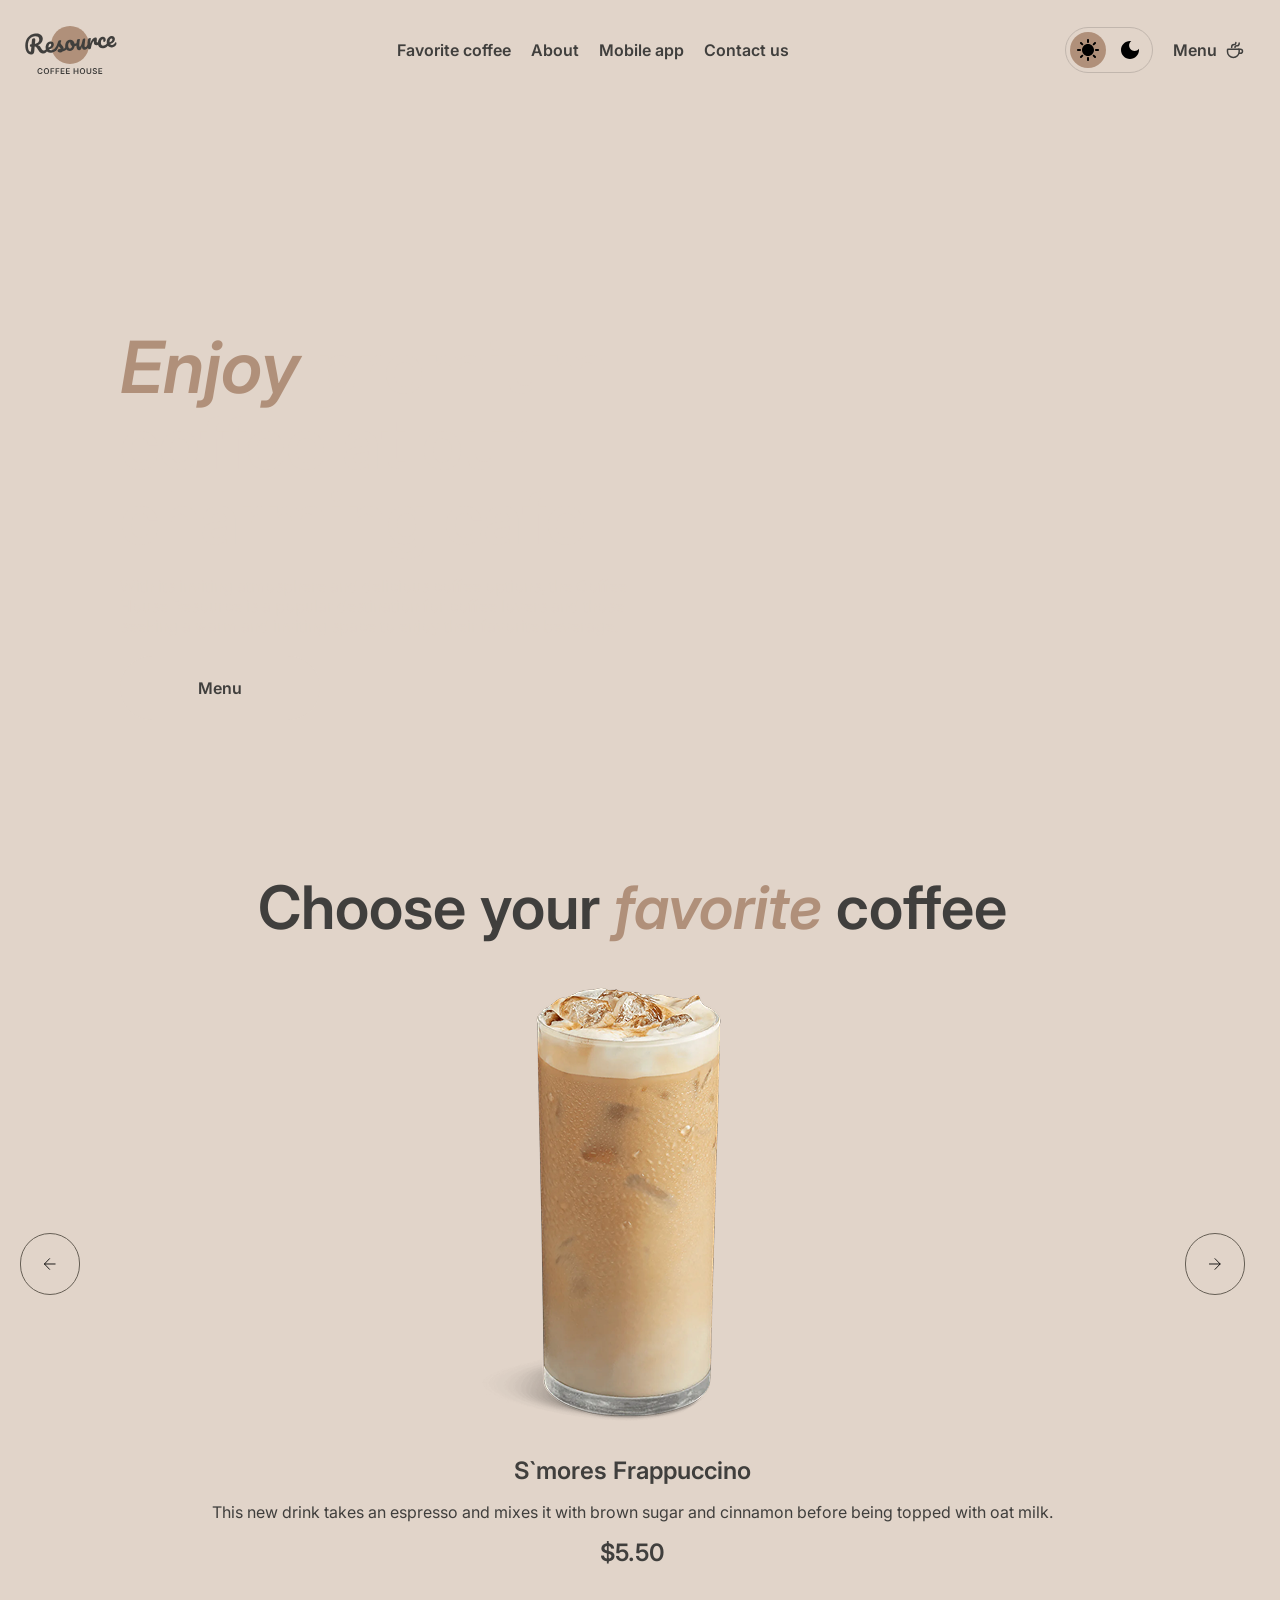
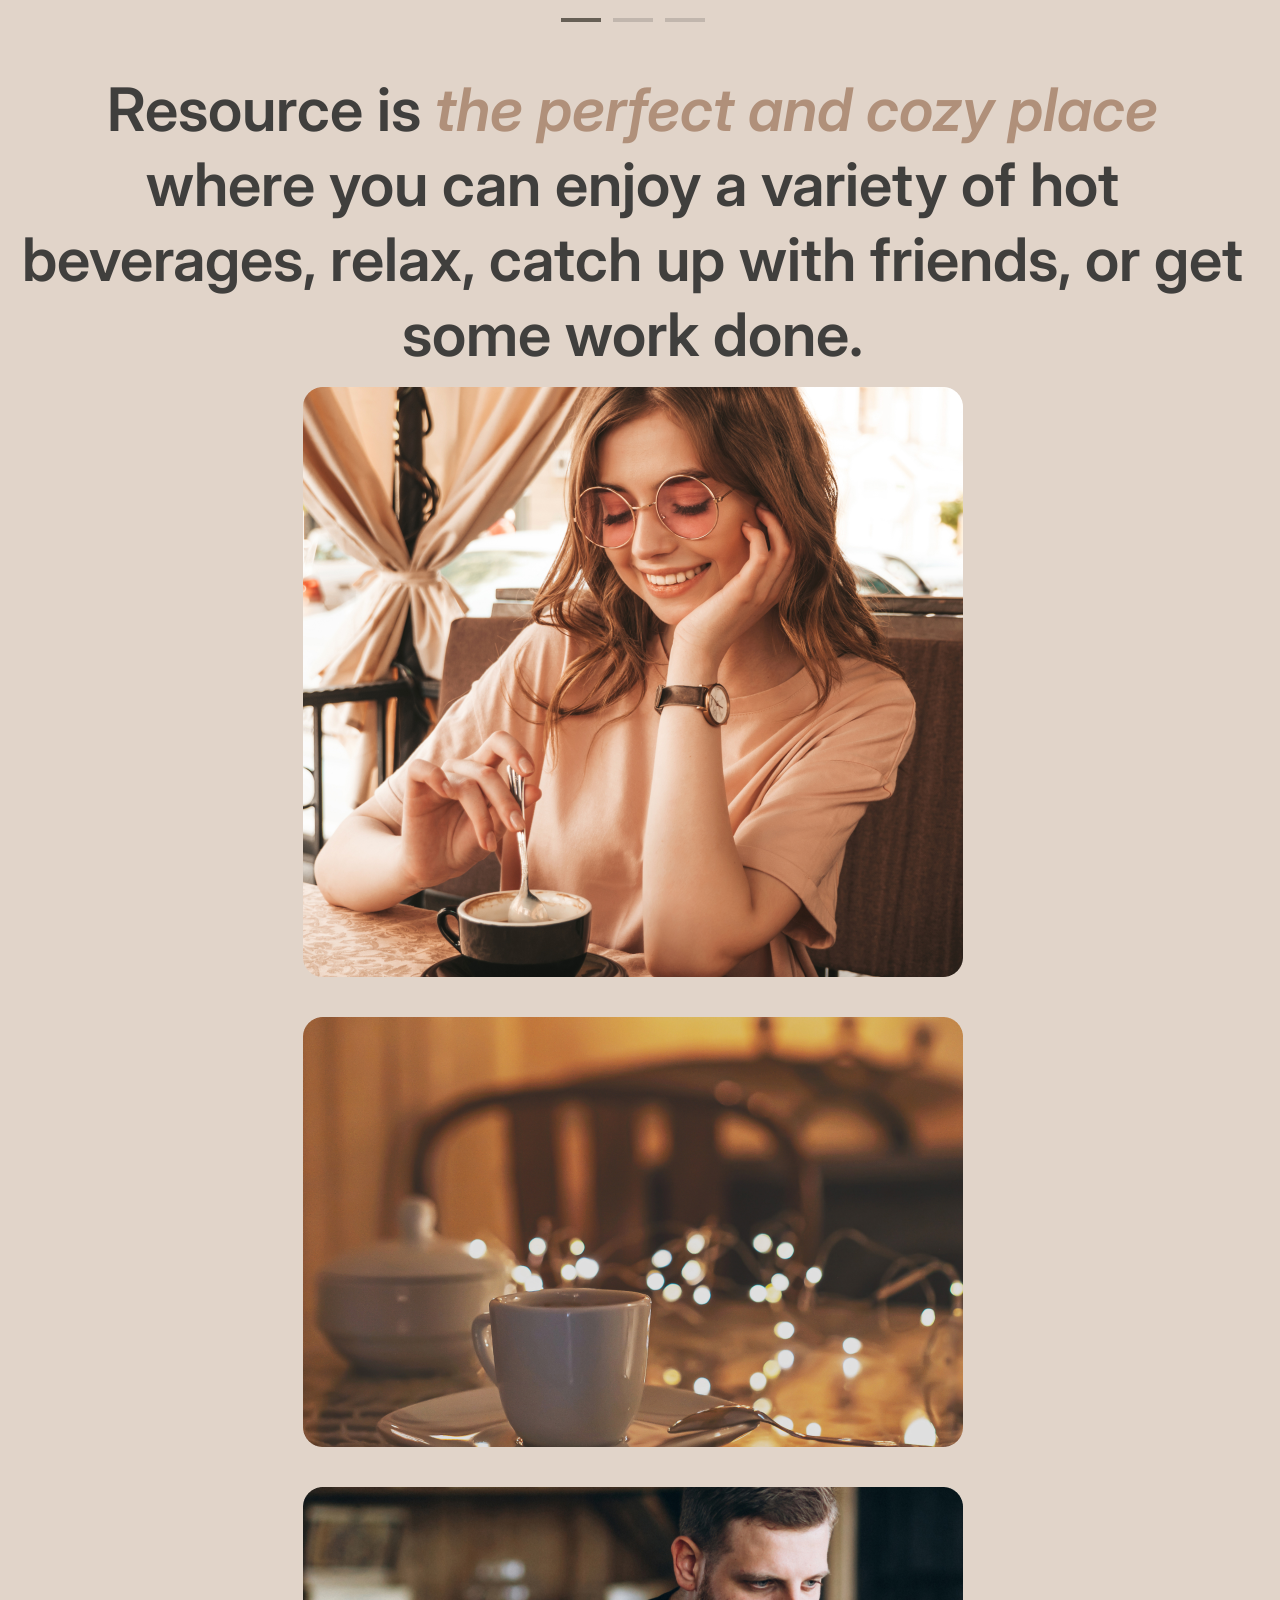
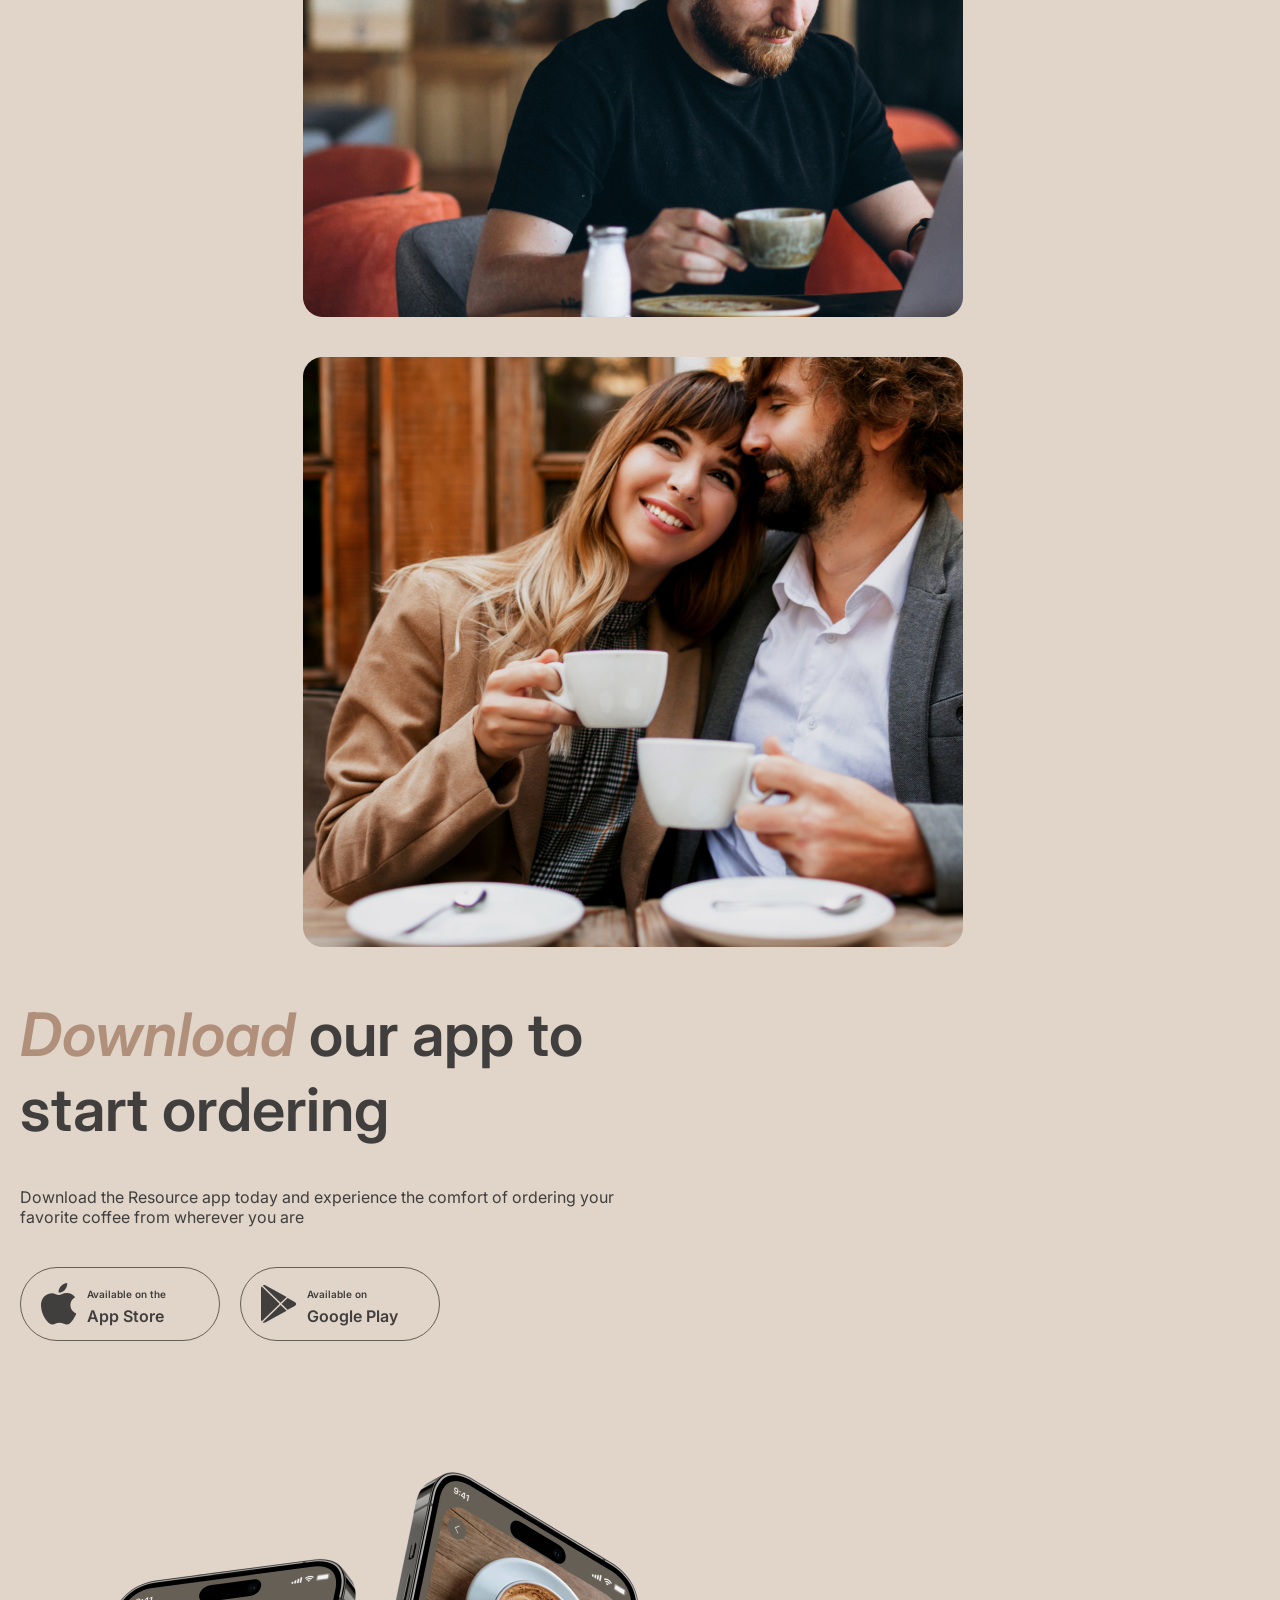
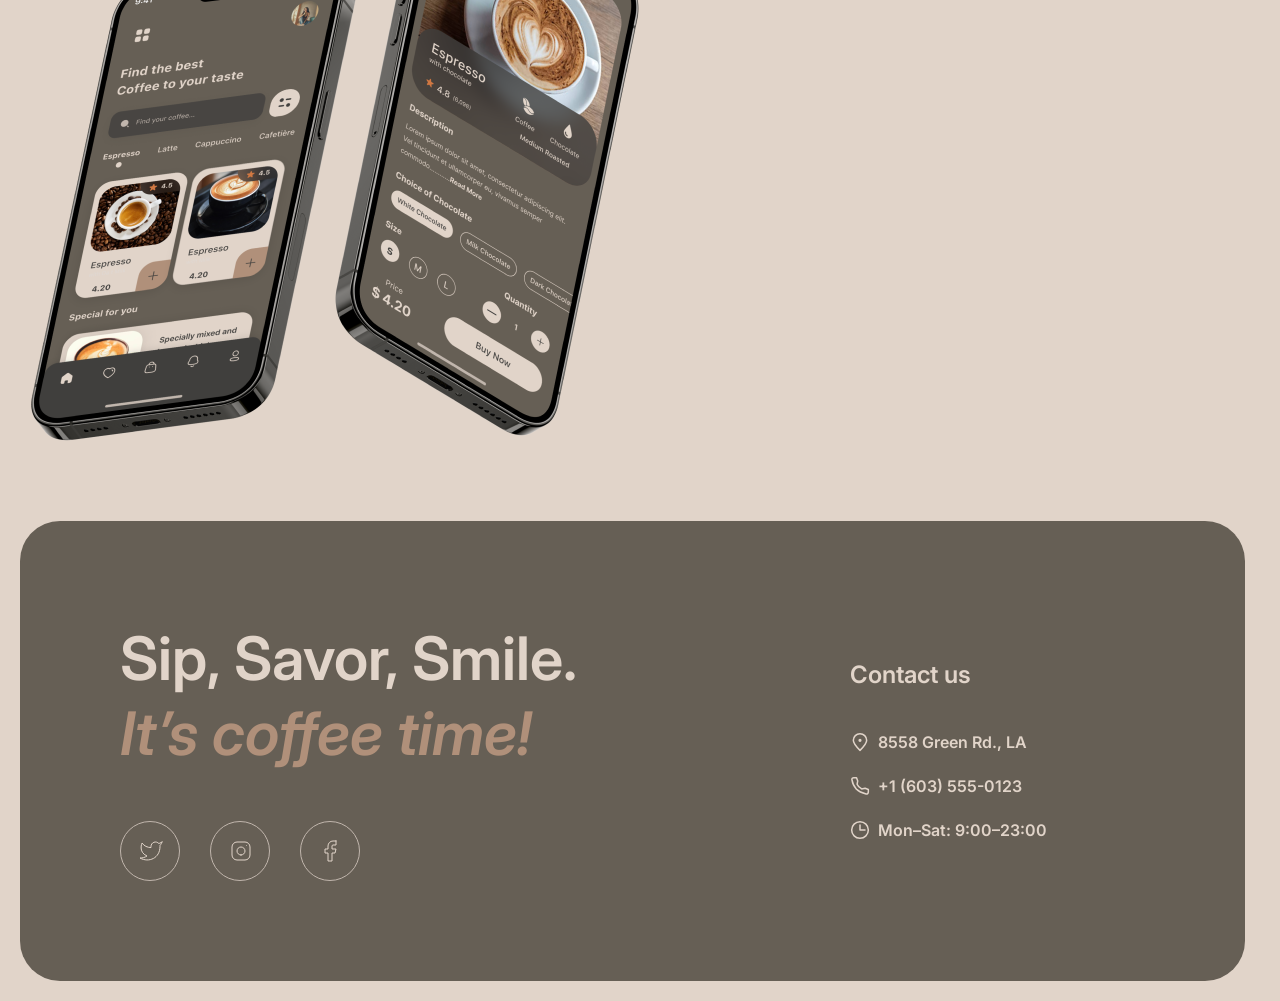
==== commit 1d186712: "refactor: extract slides content array to separated file" ====
--- a/index.html
+++ b/index.html
@@ -328,40 +328,7 @@
         </div>
       </footer>
     </div>
-    <!-- <div id="modal">
-      <div class="modal-container">
-        <div class="modal-content">
-          <img src="" alt="Product-image" />
-          <div class="modal-product-info">
-            <h4>Title</h4>
-            <p>Description</p>
-            <div class="product-size">
-              <p>Size</p>
-              <ul>
-                <li><input type="radio" name="size" id="ml-200" /></li>
-                <li><input type="radio" name="size" id="ml-300" /></li>
-                <li><input type="radio" name="size" id="ml-400" /></li>
-              </ul>
-            </div>
-            <div class="product-addictives">
-              <p>Size</p>
-              <ul>
-                <li><input type="radio" name="addictives" id="sugar" /></li>
-                <li><input type="radio" name="addictives" id="cinnamon" /></li>
-                <li><input type="radio" name="addictives" id="syrup" /></li>
-              </ul>
-            </div>
-            <div class="total-price-container">
-              <h4>Total:</h4>
-              <h4>Price</h4>
-            </div>
-            <hr />
-            <p>The cost is not final</p>
-            <button>Close</button>
-          </div>
-        </div>
-      </div>
-    </div> -->
-    <script src="script.js"></script>
+    <script src="./script.js"></script>
+    <script type="module" src="./main.js"></script>
   </body>
 </html>
--- a/style.css
+++ b/style.css
@@ -19,6 +19,7 @@
 
 html {
   scroll-behavior: smooth;
+  scrollbar-gutter: stable;
 }
 
 html.dark {
@@ -122,6 +123,10 @@
 
 /* STYLES */
 
+.no-scroll {
+  overflow: hidden;
+}
+
 body {
   color: var(--text-primary-color);
   border-color: var(--border-primary-color);
@@ -141,7 +146,7 @@
 }
 
 header.burger-menu-active {
-  min-height: 100dvh;
+  height: 100dvh;
 }
 
 .header-wrapper {
@@ -430,11 +435,6 @@
   margin: 0 auto;
 }
 
-.slider-img {
-  max-width: 480px;
-  width: 100%;
-}
-
 .slider-btn {
   max-width: 60px;
   width: 100%;
@@ -452,7 +452,8 @@
 
 .slider-btn:hover,
 .download-link:hover,
-#burger-btn:hover {
+#burger-btn:hover,
+#rest-btn:hover {
   cursor: pointer;
   color: var(--text-inverse-color);
   background-color: var(--background-container-color);
@@ -460,9 +461,15 @@
 
 .slider-btn:hover > .slider-arrow-img,
 .download-link:hover > .download-link-icon,
-#burger-btn:hover > .burger-menu-img {
+#burger-btn:hover > .burger-menu-img,
+#rest-btn:hover > .rest-btn-img {
   filter: brightness(0) saturate(100%) invert(99%) sepia(80%) saturate(688%)
     hue-rotate(298deg) brightness(105%) contrast(76%);
+}
+
+.rest-btn-img {
+  width: 24px;
+  height: 24px;
 }
 
 .slider-arrow-img {
@@ -472,6 +479,7 @@
 
 #slide-img {
   max-width: 480px;
+  min-width: 150px;
   width: 100%;
 }
 
@@ -582,6 +590,7 @@
 .download-img {
   max-width: 630px;
   width: 100%;
+  border-radius: 40px;
 }
 
 footer {
@@ -706,16 +715,98 @@
   display: none;
 }
 
+#modal.active {
+  position: fixed;
+  top: 0;
+  left: 0;
+  right: 0;
+  bottom: 0;
+  z-index: 1;
+  display: flex;
+  justify-content: center;
+  align-items: center;
+  color: var(--text-primary-color);
+  background-color: rgba(0, 0, 0, 0.5);
+}
+
+.modal-container {
+  max-width: 800px;
+  padding: 16px;
+  display: flex;
+  justify-content: center;
+  gap: 20px;
+  border-radius: 40px;
+  background-color: var(--background-page-color);
+}
+
 .modal-content {
   display: flex;
-  justify-content: center;
   gap: 20px;
 }
 
 .modal-product-info {
+  max-width: 440px;
+  width: 100%;
   display: flex;
   flex-direction: column;
   gap: 20px;
+}
+
+#modal-product-img {
+  max-width: 310px;
+  width: 100%;
+  align-self: flex-start;
+  border-radius: 40px;
+}
+
+.modal-params-name {
+  margin-bottom: 8px;
+}
+
+.modal-params-list {
+  display: flex;
+  flex-wrap: wrap;
+  gap: 8px;
+}
+
+.total-price-container {
+  display: flex;
+  justify-content: space-between;
+}
+
+.modal-add-info {
+  display: flex;
+  gap: 12px;
+}
+
+.modal-add-info img {
+  width: 16px;
+  height: 16px;
+}
+
+.modal-params-badge {
+  width: 30px;
+  height: 30px;
+  display: flex;
+  justify-content: center;
+  align-items: center;
+  color: var(--text-inverse-color);
+  background-color: var(--background-container-color);
+  border-radius: 50%;
+}
+
+.modal-params-item.active .modal-params-badge,
+.modal-params-item:hover .modal-params-badge {
+  color: var(--text-primary-color);
+  background-color: var(--background-page-color);
+}
+
+.modal-close-btn {
+  padding: 10px 0px;
+  color: var(--text-primary-color);
+  background-color: var(--background-page-color);
+  border: 1px solid var(--border-inverse-color);
+  border-radius: 100px;
 }
 
 .menu-header {
@@ -729,7 +820,8 @@
 }
 
 .menu-tab-btn,
-.menu-more-products-btn {
+.menu-more-products-btn.active,
+.modal-params-item {
   padding: 8px 16px 8px 8px;
   display: flex;
   align-items: center;
@@ -740,9 +832,13 @@
   background-color: inherit;
 }
 
+.menu-more-products-btn.active {
+  margin: 30px auto;
+  padding: 24px;
+}
+
 .menu-more-products-btn {
-  margin: 30px auto;
-  padding: 8px 16px;
+  display: none;
 }
 
 .menu-tab-icon-wrapper {
@@ -754,7 +850,9 @@
 .menu-tab-btn:hover,
 .menu-tab-btn.active,
 .product-card:hover,
-.menu-more-products-btn:hover {
+.modal-params-item.active,
+.modal-params-item:hover,
+.modal-close-btn:hover {
   cursor: pointer;
   color: var(--text-inverse-color);
   background-color: var(--background-container-color);
@@ -851,4 +949,18 @@
   footer {
     padding: 100px 60px;
   }
-}
+
+  .modal-container {
+    margin: auto 40px;
+  }
+
+  #modal-product-img {
+    max-width: 240px;
+  }
+}
+
+@media (max-width: 576px) {
+  #modal-product-img {
+    display: none;
+  }
+}
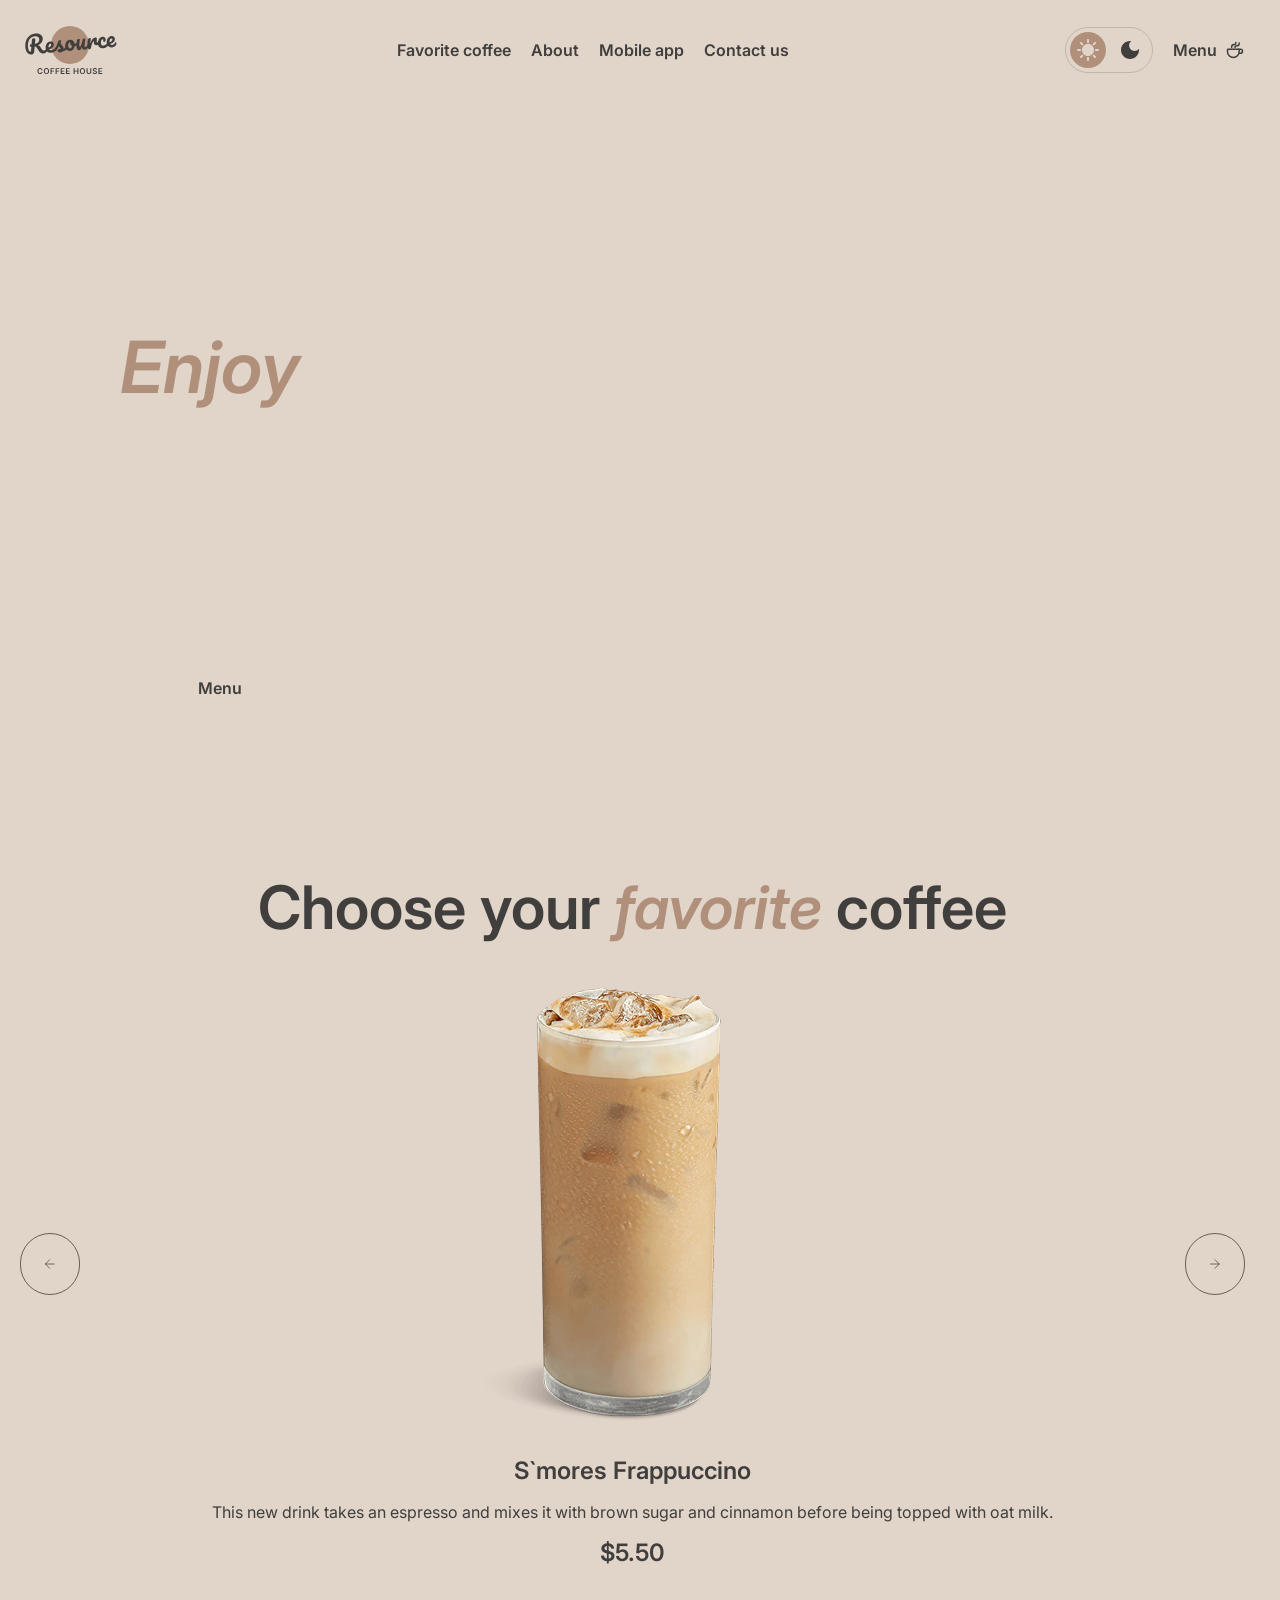
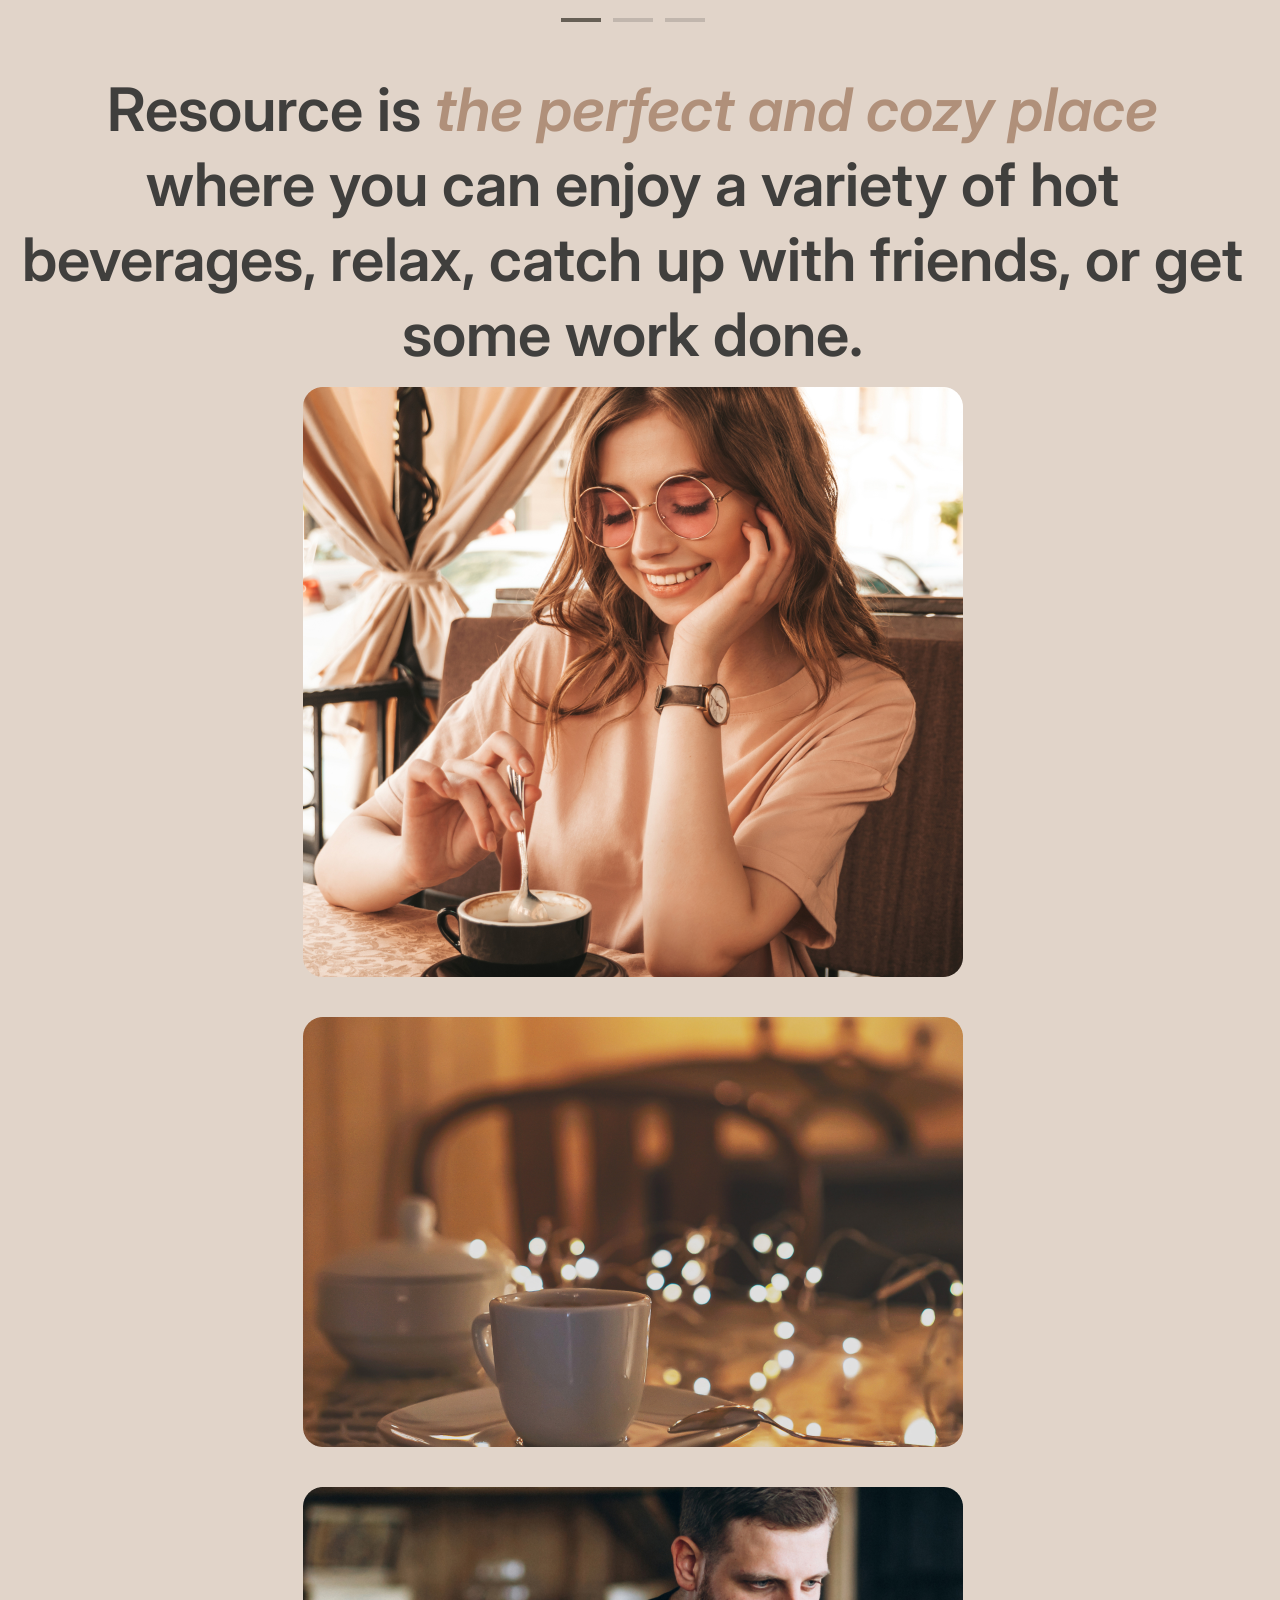
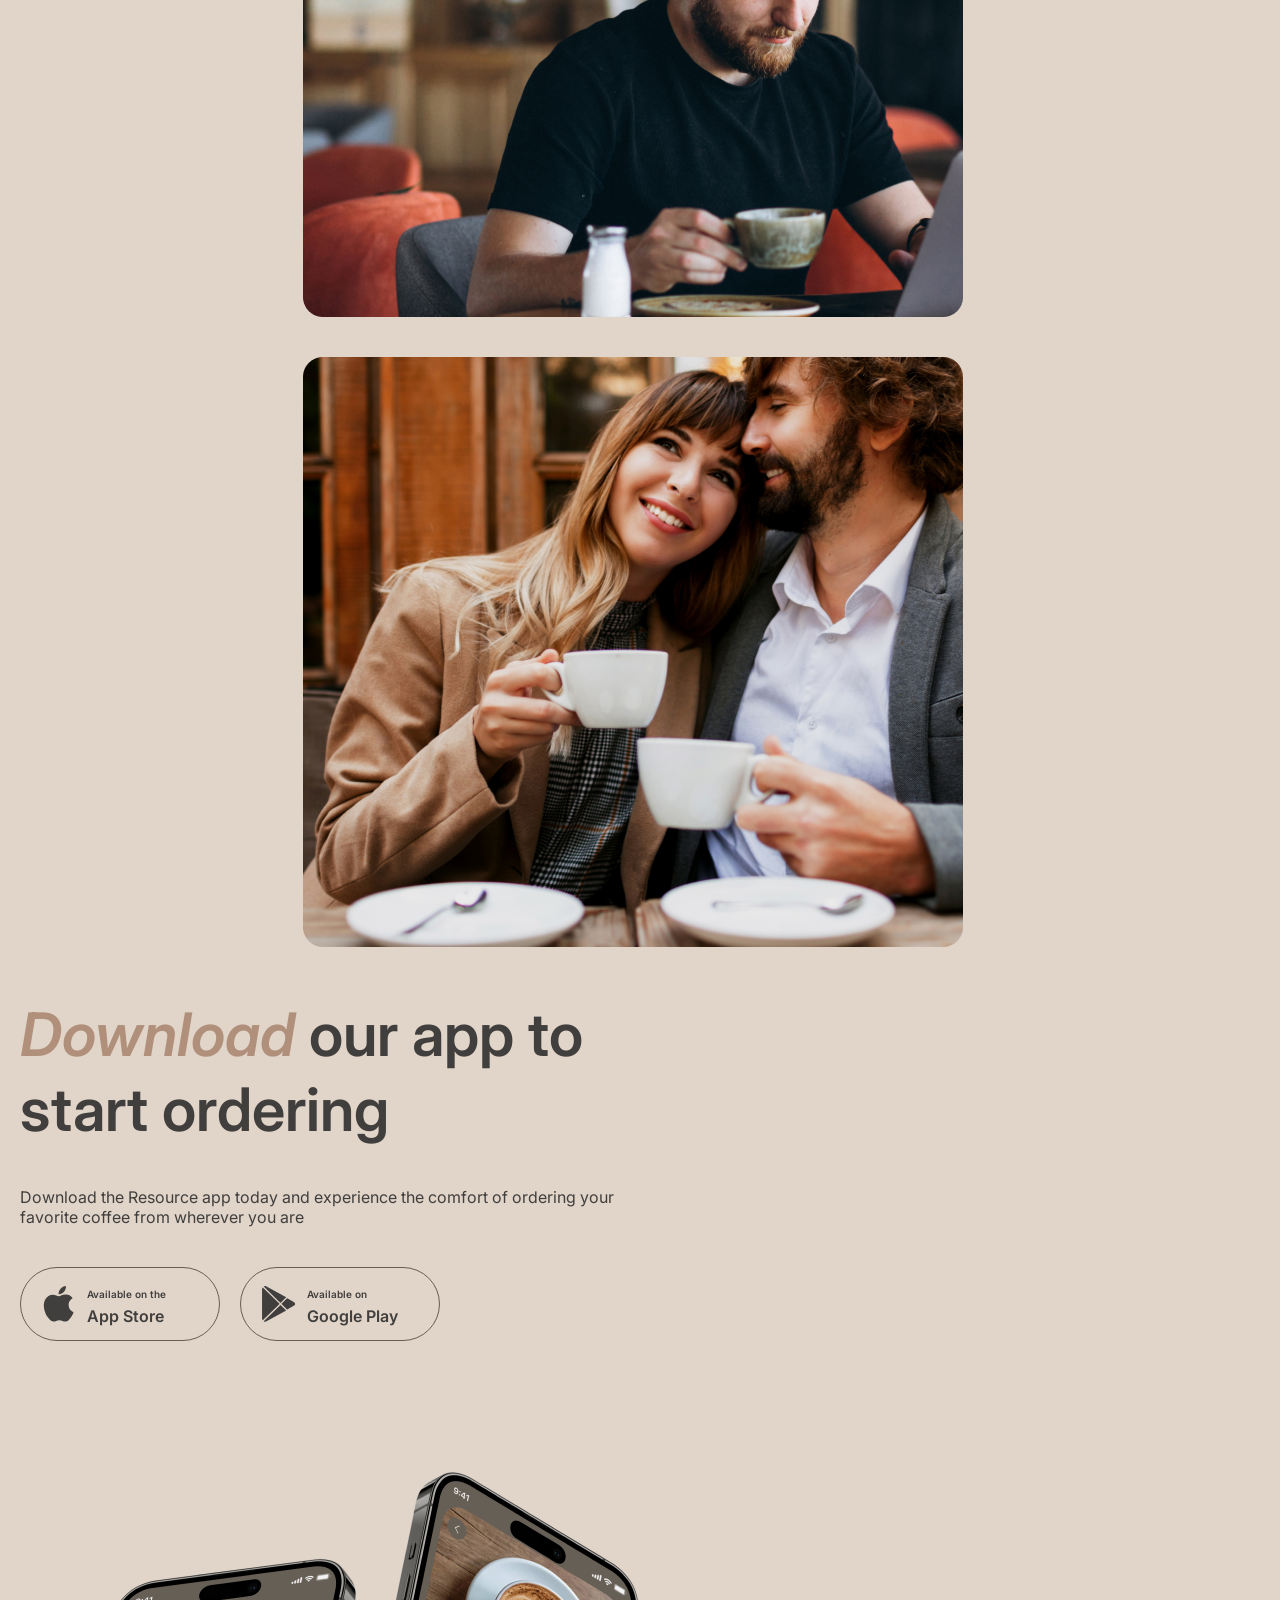
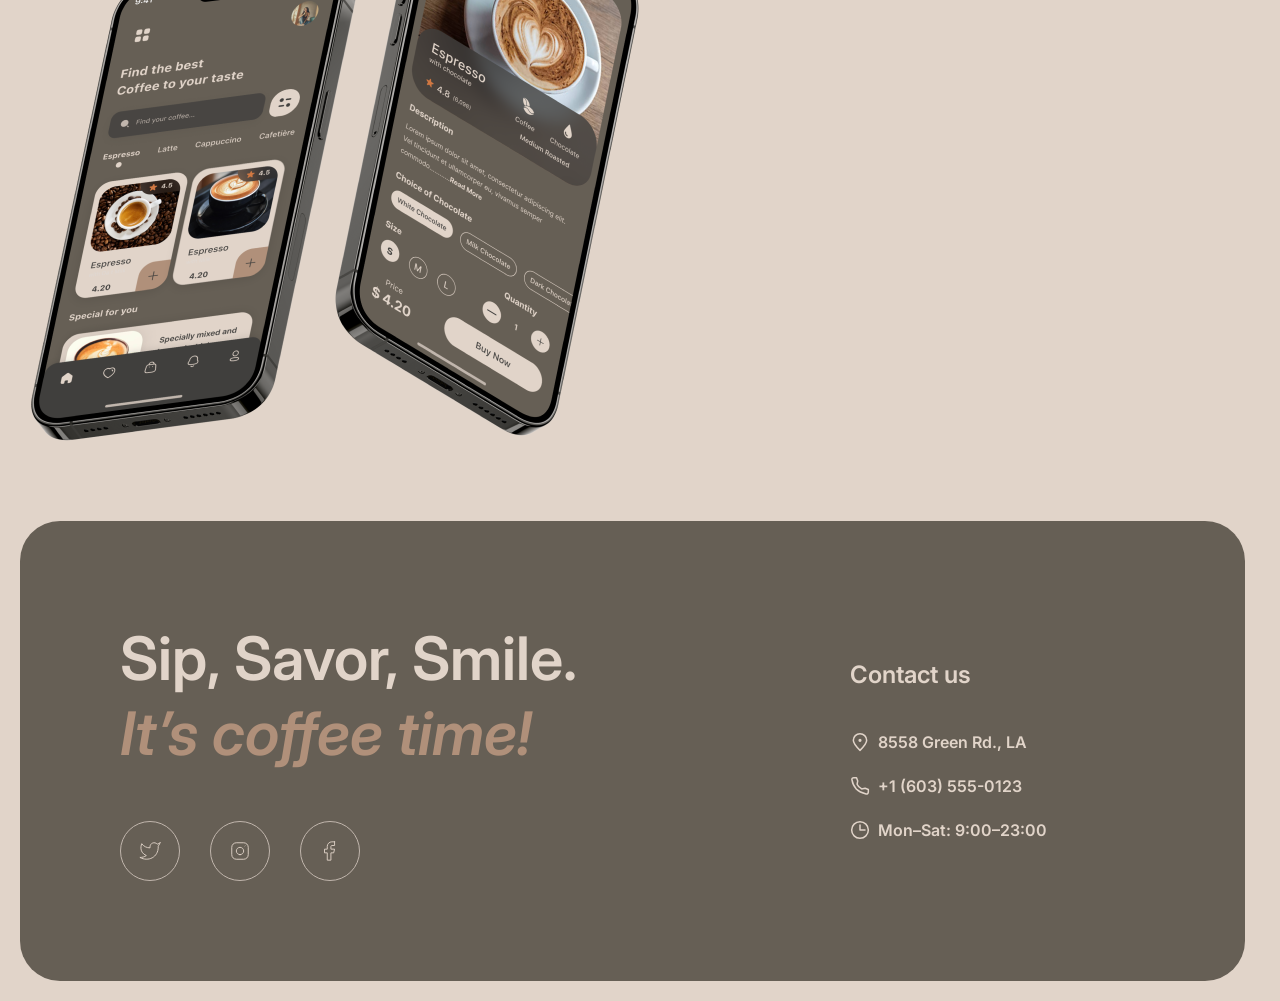
==== commit e8a2c179: "refactor: change icons img tag to svg tag and corresponding styles" ====
--- a/index.html
+++ b/index.html
@@ -36,36 +36,93 @@
           </nav>
           <button id="toggle-theme-btn" class="light-mode-switch">
             <span class="mode-btn light-mode">
-              <img
+              <svg
                 class="svg light-img"
-                src="./assets/icons/sun.svg"
-                alt="Light-mode"
-              />
+                width="22"
+                height="22"
+                viewBox="0 0 22 22"
+                xmlns="http://www.w3.org/2000/svg"
+              >
+                <path
+                  d="M10 3V1C10 0.45 10.45 0 11 0C11.55 0 12 0.45 12 1V3C12 3.55 11.55 4 11 4C10.45 4 10 3.55 10 3ZM17.36 6.05L18.77 4.63C19.16 4.24 19.16 3.61 18.77 3.22C18.38 2.83 17.75 2.83 17.36 3.22L15.95 4.64C15.56 5.03 15.56 5.66 15.95 6.05C16.34 6.44 16.97 6.44 17.36 6.05ZM21 10H19C18.45 10 18 10.45 18 11C18 11.55 18.45 12 19 12H21C21.55 12 22 11.55 22 11C22 10.45 21.55 10 21 10ZM11 18C10.45 18 10 18.45 10 19V21C10 21.55 10.45 22 11 22C11.55 22 12 21.55 12 21V19C12 18.45 11.55 18 11 18ZM4.64 6.05L3.22 4.64C2.83 4.25 2.83 3.61 3.22 3.23C3.61 2.85 4.25 2.84 4.63 3.23L6.04 4.64C6.43 5.03 6.43 5.67 6.04 6.05C5.65 6.43 5.02 6.44 4.64 6.05ZM15.95 15.95C15.56 16.34 15.56 16.98 15.95 17.36L17.36 18.77C17.75 19.16 18.39 19.16 18.77 18.77C19.16 18.38 19.16 17.74 18.77 17.36L17.36 15.95C16.98 15.56 16.34 15.56 15.95 15.95ZM1 12H3C3.55 12 4 11.55 4 11C4 10.45 3.55 10 3 10H1C0.45 10 0 10.45 0 11C0 11.55 0.45 12 1 12ZM4.64 18.78L6.05 17.37C6.44 16.98 6.44 16.34 6.05 15.96C5.66 15.58 5.02 15.57 4.64 15.96L3.23 17.37C2.84 17.76 2.84 18.4 3.23 18.78C3.61 19.17 4.25 19.17 4.64 18.78ZM11 5C7.69 5 5 7.69 5 11C5 14.31 7.69 17 11 17C14.31 17 17 14.31 17 11C17 7.69 14.31 5 11 5Z"
+                />
+              </svg>
             </span>
             <span class="mode-btn dark-mode">
-              <img
+              <svg
                 class="svg moon-img"
-                src="./assets/icons/moon.svg"
-                alt="Dark-mode"
-              />
+                width="18"
+                height="18"
+                viewBox="0 0 18 18"
+                fill="none"
+                xmlns="http://www.w3.org/2000/svg"
+              >
+                <path
+                  d="M9 0C4.03 0 0 4.03 0 9C0 13.97 4.03 18 9 18C13.97 18 18 13.97 18 9C18 8.54 17.96 8.08 17.9 7.64C16.92 9.01 15.32 9.9 13.5 9.9C10.52 9.9 8.1 7.48 8.1 4.5C8.1 2.69 8.99 1.08 10.36 0.0999999C9.92 0.0399999 9.46 0 9 0Z"
+                />
+              </svg>
             </span>
           </button>
           <div class="menu-item">
             <a class="link menu-link" href="./menu.html">
               <span>Menu</span>
-              <img
-                class="menu-item-icon"
-                src="./assets/icons/coffee-cup.svg"
-                alt="Coffe-icon"
+              <svg
+                class="svg-stroke menu-item-icon"
+                width="20"
+                height="20"
+                viewBox="0 0 20 20"
+                fill="none"
+                xmlns="http://www.w3.org/2000/svg"
+              >
+                <path
+                  d="M14.167 9.76667V11.6667C14.167 14.8883 11.5553 17.5 8.33366 17.5C5.112 17.5 2.50033 14.8883 2.50033 11.6667V9.76667C2.50033 9.4353 2.76896 9.16667 3.10033 9.16667H13.567C13.8984 9.16667 14.167 9.4353 14.167 9.76667Z"
+                  stroke-width="1.5"
+                  stroke-linecap="round"
+                  stroke-linejoin="round"
+                />
+                <path
+                  d="M10.0003 7.50008C10.0003 6.66675 10.5956 5.83341 11.786 5.83341C13.101 5.83341 14.167 4.76743 14.167 3.45246V2.91675"
+                  stroke-width="1.5"
+                  stroke-linecap="round"
+                  stroke-linejoin="round"
+                />
+                <path
+                  d="M6.66634 7.5V7.08333C6.66634 5.70262 7.78563 4.58333 9.16634 4.58333C10.0868 4.58333 10.833 3.83714 10.833 2.91667V2.5"
+                  stroke-width="1.5"
+                  stroke-linecap="round"
+                  stroke-linejoin="round"
+                />
+                <path
+                  d="M13.333 9.16675H15.4163C16.5669 9.16675 17.4997 10.0995 17.4997 11.2501C17.4997 12.4007 16.5669 13.3334 15.4163 13.3334H14.1663"
+                  stroke-width="1.5"
+                  stroke-linecap="round"
+                  stroke-linejoin="round"
+                />
+              </svg>
+            </a>
+          </div>
+          <button id="burger-btn">
+            <svg
+              class="svg-stroke burger-menu-img"
+              width="18"
+              height="10"
+              viewBox="0 0 18 10"
+              fill="none"
+              xmlns="http://www.w3.org/2000/svg"
+            >
+              <path
+                d="M0.75 0.75H16.75"
+                stroke-width="1.5"
+                stroke-linecap="round"
+                stroke-linejoin="round"
               />
-            </a>
-          </div>
-          <button id="burger-btn">
-            <img
-              class="svg burger-menu-img"
-              src="./assets/icons/burger-menu.svg"
-              alt="Burger-menu"
-            />
+              <path
+                d="M0.75 8.75H16.75"
+                stroke-width="1.5"
+                stroke-linecap="round"
+                stroke-linejoin="round"
+              />
+            </svg>
           </button>
         </div>
         <div class="burger-menu inactive">
@@ -88,11 +145,39 @@
           <div class="menu-item">
             <a class="link menu-link" href="./menu.html">
               <span>Menu</span>
-              <img
-                class="svg menu-item-icon"
-                src="./assets/icons/coffee-cup.svg"
-                alt="Coffe-icon"
-              />
+              <svg
+                class="svg-stroke menu-item-icon"
+                width="20"
+                height="20"
+                viewBox="0 0 20 20"
+                fill="none"
+                xmlns="http://www.w3.org/2000/svg"
+              >
+                <path
+                  d="M14.167 9.76667V11.6667C14.167 14.8883 11.5553 17.5 8.33366 17.5C5.112 17.5 2.50033 14.8883 2.50033 11.6667V9.76667C2.50033 9.4353 2.76896 9.16667 3.10033 9.16667H13.567C13.8984 9.16667 14.167 9.4353 14.167 9.76667Z"
+                  stroke-width="1.5"
+                  stroke-linecap="round"
+                  stroke-linejoin="round"
+                />
+                <path
+                  d="M10.0003 7.50008C10.0003 6.66675 10.5956 5.83341 11.786 5.83341C13.101 5.83341 14.167 4.76743 14.167 3.45246V2.91675"
+                  stroke-width="1.5"
+                  stroke-linecap="round"
+                  stroke-linejoin="round"
+                />
+                <path
+                  d="M6.66634 7.5V7.08333C6.66634 5.70262 7.78563 4.58333 9.16634 4.58333C10.0868 4.58333 10.833 3.83714 10.833 2.91667V2.5"
+                  stroke-width="1.5"
+                  stroke-linecap="round"
+                  stroke-linejoin="round"
+                />
+                <path
+                  d="M13.333 9.16675H15.4163C16.5669 9.16675 17.4997 10.0995 17.4997 11.2501C17.4997 12.4007 16.5669 13.3334 15.4163 13.3334H14.1663"
+                  stroke-width="1.5"
+                  stroke-linecap="round"
+                  stroke-linejoin="round"
+                />
+              </svg>
             </a>
           </div>
         </div>
@@ -115,11 +200,39 @@
             </p>
             <a class="link hero-link" href="./menu.html">
               <span>Menu</span>
-              <img
-                class="menu-item-icon hero-link-icon"
-                src="./assets/icons/coffee-cup.svg"
-                alt="Coffe-icon"
-              />
+              <svg
+                class="svg-stroke hero-link-icon"
+                width="20"
+                height="20"
+                viewBox="0 0 20 20"
+                fill="none"
+                xmlns="http://www.w3.org/2000/svg"
+              >
+                <path
+                  d="M14.167 9.76667V11.6667C14.167 14.8883 11.5553 17.5 8.33366 17.5C5.112 17.5 2.50033 14.8883 2.50033 11.6667V9.76667C2.50033 9.4353 2.76896 9.16667 3.10033 9.16667H13.567C13.8984 9.16667 14.167 9.4353 14.167 9.76667Z"
+                  stroke-width="1.5"
+                  stroke-linecap="round"
+                  stroke-linejoin="round"
+                />
+                <path
+                  d="M10.0003 7.50008C10.0003 6.66675 10.5956 5.83341 11.786 5.83341C13.101 5.83341 14.167 4.76743 14.167 3.45246V2.91675"
+                  stroke-width="1.5"
+                  stroke-linecap="round"
+                  stroke-linejoin="round"
+                />
+                <path
+                  d="M6.66634 7.5V7.08333C6.66634 5.70262 7.78563 4.58333 9.16634 4.58333C10.0868 4.58333 10.833 3.83714 10.833 2.91667V2.5"
+                  stroke-width="1.5"
+                  stroke-linecap="round"
+                  stroke-linejoin="round"
+                />
+                <path
+                  d="M13.333 9.16675H15.4163C16.5669 9.16675 17.4997 10.0995 17.4997 11.2501C17.4997 12.4007 16.5669 13.3334 15.4163 13.3334H14.1663"
+                  stroke-width="1.5"
+                  stroke-linecap="round"
+                  stroke-linejoin="round"
+                />
+              </svg>
             </a>
           </div>
         </section>
@@ -131,11 +244,20 @@
             <div class="slider">
               <div>
                 <button class="button slider-btn slider-prev-btn">
-                  <img
-                    class="svg slider-arrow-img"
-                    src="./assets/icons/arrow-left.svg"
-                    alt="Previous-product"
-                  />
+                  <svg
+                    class="svg-stroke slider-arrow-img"
+                    width="14"
+                    height="13"
+                    viewBox="0 0 14 13"
+                    fill="none"
+                    xmlns="http://www.w3.org/2000/svg"
+                  >
+                    <path
+                      d="M13 6.5H0.5M6.5 12.5L0.5 6.5L6.5 0.5"
+                      stroke-linecap="round"
+                      stroke-linejoin="round"
+                    />
+                  </svg>
                 </button>
               </div>
               <div class="slide">
@@ -146,11 +268,20 @@
               </div>
               <div class="slider-btn-container">
                 <button class="button slider-btn slider-next-btn">
-                  <img
-                    class="svg slider-arrow-img"
-                    src="./assets/icons/arrow-right.svg"
-                    alt="Next-product"
-                  />
+                  <svg
+                    class="svg-stroke slider-arrow-img"
+                    width="14"
+                    height="13"
+                    viewBox="0 0 14 13"
+                    fill="none"
+                    xmlns="http://www.w3.org/2000/svg"
+                  >
+                    <path
+                      d="M0.5 6.5H13M7 12.5L13 6.5L7 0.5"
+                      stroke-linecap="round"
+                      stroke-linejoin="round"
+                    />
+                  </svg>
                 </button>
               </div>
             </div>
@@ -203,11 +334,22 @@
                     href="https://www.apple.com"
                     target="_blank"
                   >
-                    <img
-                      class="download-link-icon"
-                      src="./assets/icons/icon-app-store.svg"
-                      alt="App-store-icon"
-                    />
+                    <svg
+                      class="svg download-link-icon"
+                      width="27"
+                      height="32"
+                      viewBox="0 0 27 32"
+                      fill="none"
+                      xmlns="http://www.w3.org/2000/svg"
+                    >
+                      <path
+                        d="M22.0578 16.8306C22.021 12.8323 25.4156 10.8871 25.5708 10.7966C23.6483 8.06361 20.6684 7.69021 19.6213 7.66043C17.1185 7.40364 14.6909 9.12057 13.4159 9.12057C12.1156 9.12057 10.1523 7.68524 8.03638 7.72742C5.31352 7.76836 2.76624 9.30541 1.36919 11.6922C-1.51399 16.5589 0.636305 23.7107 3.39861 27.6446C4.7804 29.5711 6.39503 31.7223 8.50843 31.6466C10.576 31.5635 11.3483 30.3614 13.8435 30.3614C16.3157 30.3614 17.0409 31.6466 19.1963 31.5982C21.4153 31.5635 22.8124 29.6629 24.1458 27.719C25.7426 25.5108 26.3839 23.3361 26.4093 23.2245C26.3572 23.2071 22.0998 21.6229 22.0578 16.8306Z"
+                      />
+                      <path
+                        d="M17.9863 5.07263C19.0983 3.71671 19.8592 1.872 19.648 0C18.0384 0.0694711 16.0256 1.08549 14.8664 2.41164C13.8409 3.58025 12.9248 5.49566 13.1615 7.29695C14.9695 7.42845 16.8259 6.40747 17.9863 5.07263Z"
+                      />
+                    </svg>
+
                     <div>
                       <span class="caption">Available on the<br /></span>
                       <p>App Store</p>
@@ -220,11 +362,28 @@
                     href="https://play.google.com"
                     target="_blank"
                   >
-                    <img
-                      class="download-link-icon"
-                      src="./assets/icons/icon-google-play.svg"
-                      alt="Google-play-icon"
-                    />
+                    <svg
+                      class="svg download-link-icon"
+                      width="31"
+                      height="33"
+                      viewBox="0 0 31 33"
+                      fill="none"
+                      xmlns="http://www.w3.org/2000/svg"
+                    >
+                      <path
+                        d="M0.572202 1.40292C0.209755 1.77285 0 2.34879 0 3.09466V29.6994C0 30.4452 0.209755 31.0212 0.572202 31.3911L0.661658 31.4723L15.9523 16.5699V16.2181L0.661658 1.31571L0.572202 1.40292Z"
+                      />
+                      <path
+                        d="M22.894 21.5399L17.8027 16.57V16.2181L22.9001 11.2481L23.0143 11.3128L29.0509 14.6617C30.7737 15.6121 30.7737 17.176 29.0509 18.1324L23.0143 21.4753L22.894 21.5399V21.5399Z"
+                      />
+                      <path
+                        d="M22.0897 22.4007L16.8781 17.3195L1.49805 32.3166C2.07025 32.903 3.00336 32.9737 4.06448 32.3872L22.0897 22.4007"
+                      />
+                      <path
+                        d="M22.0897 10.3875L4.06448 0.400992C3.00336 -0.179462 2.07025 -0.108787 1.49805 0.477683L16.8781 15.4688L22.0897 10.3875Z"
+                      />
+                    </svg>
+
                     <div>
                       <span class="caption">Available on<br /></span>
                       <p>Google Play</p>
@@ -253,11 +412,20 @@
             <ul class="social-link-list">
               <li class="social-link-item">
                 <a class="social-link" href="https://x.com" target="_blank">
-                  <img
-                    class="svg social-link-img"
-                    src="./assets/icons/twitter.svg"
-                    alt="Twitter"
-                  />
+                  <svg
+                    class="svg-stroke social-link-img"
+                    width="24"
+                    height="24"
+                    viewBox="0 0 24 24"
+                    fill="none"
+                    xmlns="http://www.w3.org/2000/svg"
+                  >
+                    <path
+                      d="M23 3.01006C23 3.01006 20.9821 4.20217 19.86 4.54006C19.2577 3.84757 18.4573 3.35675 17.567 3.13398C16.6767 2.91122 15.7395 2.96725 14.8821 3.29451C14.0247 3.62177 13.2884 4.20446 12.773 4.96377C12.2575 5.72309 11.9877 6.62239 12 7.54006V8.54006C10.2426 8.58562 8.50127 8.19587 6.93101 7.4055C5.36074 6.61513 4.01032 5.44869 3 4.01006C3 4.01006 -1 13.0101 8 17.0101C5.94053 18.408 3.48716 19.109 1 19.0101C10 24.0101 21 19.0101 21 7.51006C20.9991 7.23151 20.9723 6.95365 20.92 6.68006C21.9406 5.67355 23 3.01006 23 3.01006Z"
+                      stroke-linecap="round"
+                      stroke-linejoin="round"
+                    />
+                  </svg>
                 </a>
               </li>
               <li class="social-link-item">
@@ -266,11 +434,28 @@
                   href="https://www.instagram.com"
                   target="_blank"
                 >
-                  <img
-                    class="svg social-link-img"
-                    src="./assets/icons/instagram.svg"
-                    alt="Instagram"
-                  />
+                  <svg
+                    class="svg-stroke social-link-img"
+                    width="24"
+                    height="24"
+                    viewBox="0 0 24 24"
+                    fill="none"
+                    xmlns="http://www.w3.org/2000/svg"
+                  >
+                    <path
+                      d="M12 16C14.2091 16 16 14.2091 16 12C16 9.79086 14.2091 8 12 8C9.79086 8 8 9.79086 8 12C8 14.2091 9.79086 16 12 16Z"
+                      stroke-linecap="round"
+                      stroke-linejoin="round"
+                    />
+                    <path
+                      d="M3 16V8C3 5.23858 5.23858 3 8 3H16C18.7614 3 21 5.23858 21 8V16C21 18.7614 18.7614 21 16 21H8C5.23858 21 3 18.7614 3 16Z"
+                    />
+                    <path
+                      d="M17.5 6.51L17.51 6.49889"
+                      stroke-linecap="round"
+                      stroke-linejoin="round"
+                    />
+                  </svg>
                 </a>
               </li>
               <li class="social-link-item">
@@ -279,11 +464,20 @@
                   href="https://www.facebook.com"
                   target="_blank"
                 >
-                  <img
-                    class="svg social-link-img"
-                    src="./assets/icons/facebook.svg"
-                    alt="Facebook"
-                  />
+                  <svg
+                    class="svg-stroke social-link-img"
+                    width="24"
+                    height="24"
+                    viewBox="0 0 24 24"
+                    fill="none"
+                    xmlns="http://www.w3.org/2000/svg"
+                  >
+                    <path
+                      d="M17 2H14C12.6739 2 11.4021 2.52678 10.4645 3.46447C9.52678 4.40215 9 5.67392 9 7V10H6V14H9V22H13V14H16L17 10H13V7C13 6.73478 13.1054 6.48043 13.2929 6.29289C13.4804 6.10536 13.7348 6 14 6H17V2Z"
+                      stroke-linecap="round"
+                      stroke-linejoin="round"
+                    />
+                  </svg>
                 </a>
               </li>
             </ul>
@@ -298,30 +492,85 @@
                 href="https://www.google.com/maps"
                 target="_blank"
               >
-                <img
-                  class="svg contact-item-icon"
-                  src="./assets/icons/pin-alt.svg"
-                  alt="Location"
-                />
+                <svg
+                  class="svg-stroke contact-item-icon"
+                  width="20"
+                  height="20"
+                  viewBox="0 0 20 20"
+                  fill="none"
+                  xmlns="http://www.w3.org/2000/svg"
+                >
+                  <path
+                    d="M16.6663 8.33329C16.6663 12.0152 9.99967 18.3333 9.99967 18.3333C9.99967 18.3333 3.33301 12.0152 3.33301 8.33329C3.33301 4.65139 6.31778 1.66663 9.99967 1.66663C13.6816 1.66663 16.6663 4.65139 16.6663 8.33329Z"
+                    stroke-width="1.5"
+                  />
+                  <path
+                    d="M10.0003 9.16667C10.4606 9.16667 10.8337 8.79357 10.8337 8.33333C10.8337 7.8731 10.4606 7.5 10.0003 7.5C9.54009 7.5 9.16699 7.8731 9.16699 8.33333C9.16699 8.79357 9.54009 9.16667 10.0003 9.16667Z"
+                    fill="#E1D4C9"
+                    stroke-width="1.5"
+                    stroke-linecap="round"
+                    stroke-linejoin="round"
+                  />
+                </svg>
+
                 <p>8558 Green Rd., LA</p>
               </a>
             </li>
             <li>
-              <a class="link contact-item contact-link" href="tel:">
-                <img
-                  class="svg contact-item-icon"
-                  src="./assets/icons/phone.svg"
-                  alt="Phone"
-                />
+              <a
+                class="link contact-item contact-link"
+                href="tel:+1 (603) 555-0123"
+              >
+                <svg
+                  class="svg-stroke contact-item-icon"
+                  width="20"
+                  height="20"
+                  viewBox="0 0 20 20"
+                  fill="none"
+                  xmlns="http://www.w3.org/2000/svg"
+                >
+                  <path
+                    d="M15.0984 12.2516L11.6665 12.9166C9.34845 11.7531 7.91654 10.4166 7.08321 8.33329L7.72483 4.89154L6.51197 1.66663L3.72946 1.66663C2.60191 1.66663 1.71466 2.59958 1.90108 3.71161C2.29888 6.08454 3.37231 10.0391 6.24987 12.9166C9.27338 15.9401 13.5661 17.3318 16.1378 17.9288C17.299 18.1983 18.3332 17.2908 18.3332 16.0988L18.3332 13.4843L15.0984 12.2516Z"
+                    stroke-width="1.5"
+                    stroke-linecap="round"
+                    stroke-linejoin="round"
+                  />
+                </svg>
                 <p>+1 (603) 555-0123</p>
               </a>
             </li>
             <li class="link contact-item">
-              <img
-                class="svg contact-item-icon"
-                src="./assets/icons/clock.svg"
-                alt="Clock"
-              />
+              <svg
+                class="svg-stroke contact-item-icon"
+                width="20"
+                height="20"
+                viewBox="0 0 20 20"
+                fill="none"
+                xmlns="http://www.w3.org/2000/svg"
+              >
+                <g clip-path="url(#clip0_217_1736)">
+                  <path
+                    d="M10 5L10 10L15 10"
+                    stroke="#E1D4C9"
+                    stroke-width="1.5"
+                    stroke-linecap="round"
+                    stroke-linejoin="round"
+                  />
+                  <path
+                    d="M10.0003 18.3333C14.6027 18.3333 18.3337 14.6023 18.3337 9.99996C18.3337 5.39759 14.6027 1.66663 10.0003 1.66663C5.39795 1.66663 1.66699 5.39759 1.66699 9.99996C1.66699 14.6023 5.39795 18.3333 10.0003 18.3333Z"
+                    stroke="#E1D4C9"
+                    stroke-width="1.5"
+                    stroke-linecap="round"
+                    stroke-linejoin="round"
+                  />
+                </g>
+                <defs>
+                  <clipPath id="clip0_217_1736">
+                    <rect width="20" height="20" fill="white" />
+                  </clipPath>
+                </defs>
+              </svg>
+
               <p>Mon–Sat: 9:00–23:00</p>
             </li>
           </ul>
--- a/style.css
+++ b/style.css
@@ -39,13 +39,12 @@
 
 /* TEMPORARY */
 
-.svg {
-  filter: brightness(0);
-}
-
-html.dark .svg {
-  filter: brightness(0) saturate(100%) invert(97%) sepia(9%) saturate(727%)
-    hue-rotate(310deg) brightness(89%) contrast(98%);
+.svg path {
+  fill: var(--text-primary-color);
+}
+
+.svg-stroke path {
+  stroke: var(--text-primary-color);
 }
 
 /* RESET */
@@ -204,11 +203,6 @@
   background-color: var(--background-container-color);
 }
 
-html.dark .light-mode-switch img {
-  filter: brightness(0) saturate(100%) invert(93%) sepia(15%) saturate(261%)
-    hue-rotate(332deg) brightness(93%) contrast(89%);
-}
-
 .mode-btn {
   width: 36px;
   height: 36px;
@@ -233,19 +227,17 @@
   background-color: var(--background-container-color);
 }
 
-.light-mode-switch:hover > .dark-mode > .moon-img {
-  filter: brightness(0) saturate(100%) invert(95%) sepia(9%) saturate(575%)
-    hue-rotate(322deg) brightness(98%) contrast(80%);
-}
-
-.moon-img {
-  width: 18px;
-  height: 18px;
+.light-mode-switch:hover .dark-mode .moon-img path {
+  fill: var(--text-inverse-color);
 }
 
 .light-img {
   width: 22px;
   height: 22px;
+}
+
+.light-img path {
+  fill: #e1d4c9;
 }
 
 .menu-item,
@@ -282,19 +274,6 @@
   background-color: var(--text-inverse-color);
 }
 
-.menu-item-icon {
-  filter: brightness(0) saturate(100%) invert(22%) sepia(5%) saturate(338%)
-    hue-rotate(2deg) brightness(96%) contrast(87%);
-  width: 20px;
-  height: 20px;
-}
-
-html.dark .menu-item-icon,
-html.dark .burger-menu-img {
-  filter: brightness(0) saturate(100%) invert(97%) sepia(9%) saturate(727%)
-    hue-rotate(310deg) brightness(89%) contrast(98%);
-}
-
 .menu-item-active {
   padding: 8px 0px;
   position: relative;
@@ -323,7 +302,6 @@
 }
 
 .burger-menu {
-  padding: 40px;
   display: flex;
   flex-basis: 100%;
   flex-direction: column;
@@ -334,6 +312,8 @@
 
 .burger-menu > nav {
   display: block;
+  margin-top: auto;
+  flex-grow: 0;
 }
 
 .burger-menu > nav > ul {
@@ -346,6 +326,10 @@
 .burger-menu .nav-link,
 .burger-menu .menu-item {
   display: block;
+}
+
+.burger-menu .menu-item {
+  margin-bottom: auto;
 }
 
 .hero-section {
@@ -353,10 +337,11 @@
   color: var(--text-inverse-color);
   min-height: 80svh;
   display: flex;
+  justify-content: center;
   overflow: hidden;
-  justify-content: center;
   align-items: center;
   border-radius: 40px;
+  padding: 100px;
 }
 
 .hero-video {
@@ -364,22 +349,25 @@
   min-width: 100%;
   min-height: 100%;
   object-fit: cover;
+  z-index: 0;
+}
+
+.hero-content {
+  position: relative;
+  max-width: 530px;
+  width: 100%;
+  display: flex;
+  margin-right: auto;
+  justify-self: flex-start;
+  align-self: flex-end;
   z-index: 1;
-}
-
-.hero-content {
-  position: absolute;
-  left: 100px;
-  bottom: 100px;
-  z-index: 2;
-  max-width: 530px;
-  width: 100%;
-  display: flex;
   flex-direction: column;
   gap: 20px;
 }
 
 .hero-link {
+  position: relative;
+  z-index: 5;
   padding: 20px 78px;
   max-width: 200px;
   width: 100%;
@@ -387,6 +375,7 @@
   background-color: var(--background-page-color);
   border-radius: 100px;
   display: flex;
+  justify-content: center;
   align-items: center;
   gap: 8px;
 }
@@ -395,8 +384,10 @@
   display: none;
 }
 
-.hero-link:hover > .hero-link-icon {
+.hero-link:hover .hero-link-icon {
   display: block;
+  stroke: var(--text-primary-color);
+  flex-shrink: 0;
 }
 
 section > h2 {
@@ -582,11 +573,6 @@
   min-height: 36px;
 }
 
-html.dark .download-link-icon {
-  filter: brightness(0) saturate(100%) invert(97%) sepia(9%) saturate(727%)
-    hue-rotate(310deg) brightness(89%) contrast(98%);
-}
-
 .download-img {
   max-width: 630px;
   width: 100%;
@@ -635,6 +621,9 @@
   width: 100%;
   padding: 18px;
   border-radius: 100px;
+  display: flex;
+  justify-content: center;
+  align-items: center;
 }
 
 .social-link:hover {
@@ -642,21 +631,17 @@
   background-color: var(--background-page-color);
 }
 
-.social-link:hover > .social-link-img {
-  filter: brightness(0) saturate(100%) invert(21%) sepia(1%) saturate(1422%)
-    hue-rotate(2deg) brightness(94%) contrast(84%);
-}
-
-html.dark .social-link:hover > .social-link-img {
-  filter: brightness(0) saturate(100%) invert(96%) sepia(98%) saturate(240%)
-    hue-rotate(302deg) brightness(91%) contrast(94%);
-}
-
 .social-link-img {
   width: 24px;
   min-height: 24px;
-  filter: brightness(0) saturate(100%) invert(90%) sepia(10%) saturate(290%)
-    hue-rotate(346deg) brightness(99%) contrast(83%);
+}
+
+.social-link-img path {
+  stroke: var(--text-inverse-color);
+}
+
+.social-link:hover .social-link-img path {
+  stroke: var(--text-primary-color);
 }
 
 .contacts-header {
@@ -679,8 +664,10 @@
 .contact-item-icon {
   width: 20px;
   min-height: 20px;
-  filter: brightness(0) saturate(100%) invert(90%) sepia(10%) saturate(290%)
-    hue-rotate(346deg) brightness(99%) contrast(83%);
+}
+
+.contact-item-icon path {
+  stroke: var(--text-inverse-color);
 }
 
 /* MENU */
@@ -928,6 +915,10 @@
     flex-grow: 1;
   }
 
+  .hero-section {
+    padding: 100px 60px;
+  }
+
   .hero-content {
     max-width: 300px;
     bottom: 20px;
@@ -964,3 +955,9 @@
     display: none;
   }
 }
+
+@media (max-width: 380px) {
+  .hero-section {
+    padding: 60px 16px;
+  }
+}
